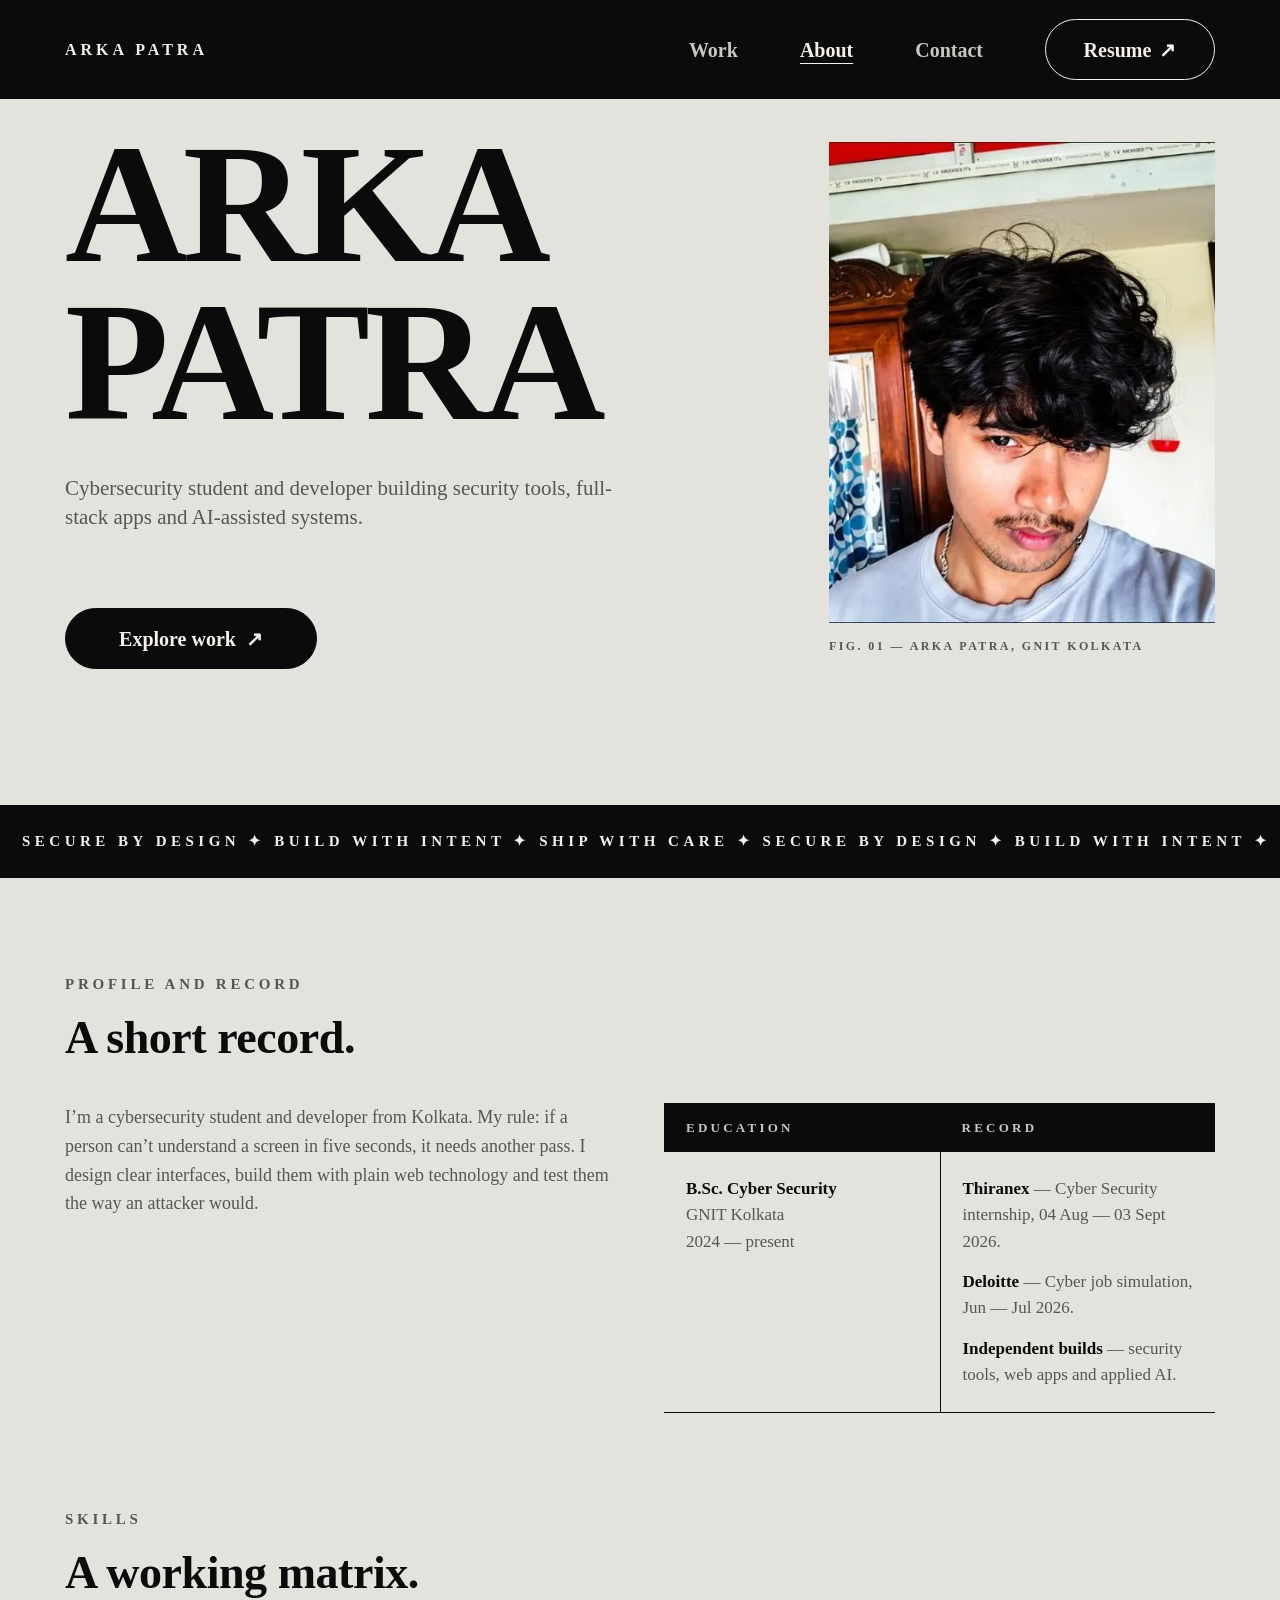
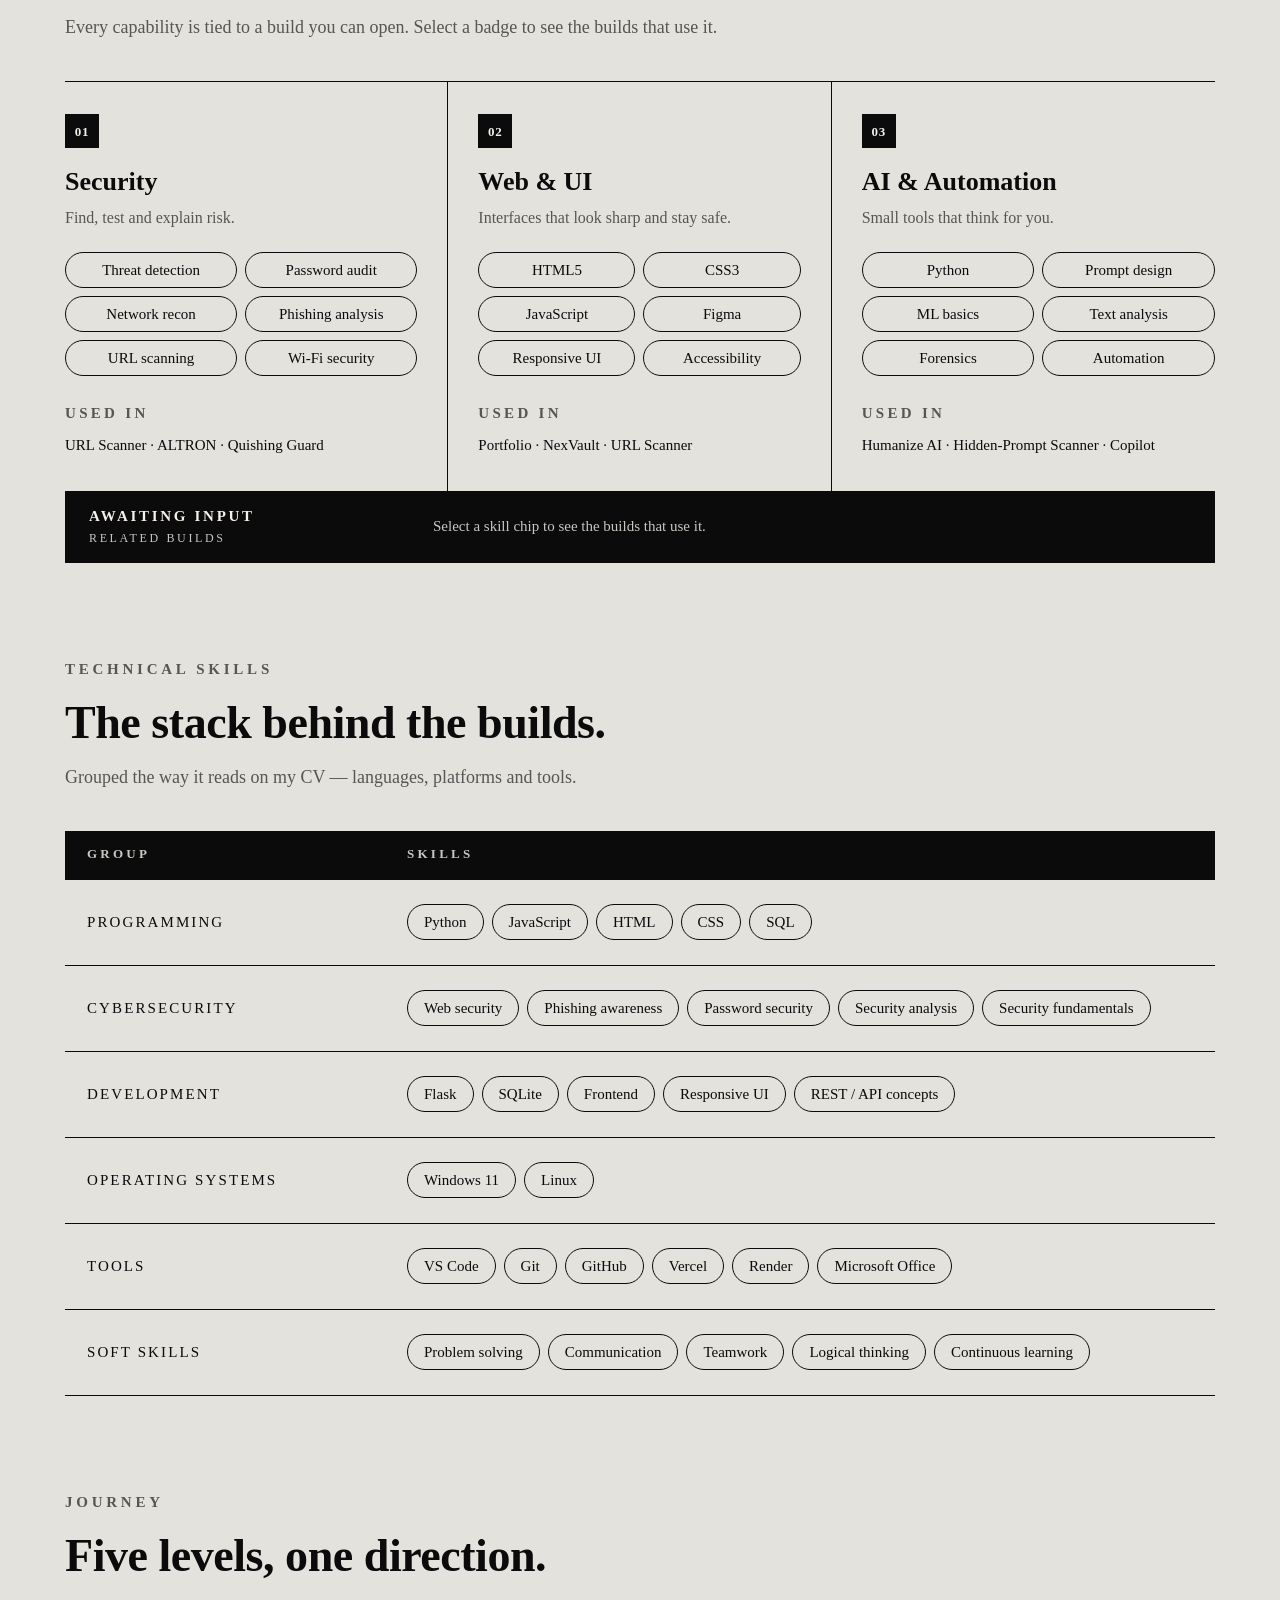
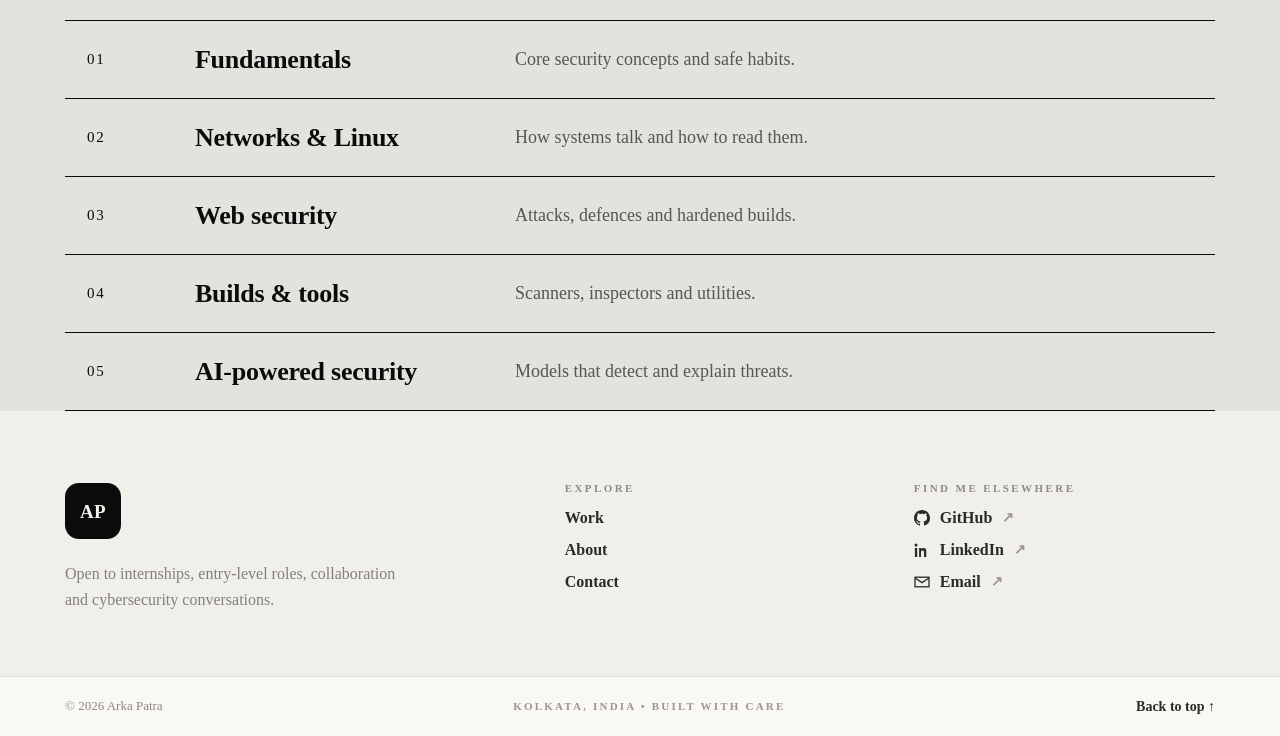
==== about.html @ 2ed33d70 "Initial commit" ====
<!DOCTYPE html>
<html lang="en">
<head>
<meta charset="UTF-8">
<meta name="viewport" content="width=device-width, initial-scale=1.0">
<title>About — Arka Patra</title>
<meta name="description" content="About Arka Patra — cybersecurity student at GNIT Kolkata. Profile and record, the working skills matrix, the technical stack and the five-level journey.">
<meta name="theme-color" content="#E4E2DD">
<link rel="icon" href="assets/favicon.svg" type="image/svg+xml">
<link rel="stylesheet" href="assets/css/site.css?v=10">
</head>
<body class="page-brutal" id="top">

<a class="skip-link" href="#main">Skip to content</a>

<header class="site-head site-head--band">
  <div class="wrap nav">
    <a class="brand" href="index.html">ARKA PATRA</a>
    <nav class="nav-links" aria-label="Primary">
      <a href="projects.html">Work</a>
      <a href="about.html" aria-current="page">About</a>
      <a href="contact.html">Contact</a>
      <a class="nav-cv" href="assets/Arka_Patra_CV2.pdf" target="_blank" rel="noopener">Resume <span aria-hidden="true">↗</span></a>
    </nav>
    <button class="nav-toggle" id="menuToggle" type="button" aria-label="Open menu" aria-controls="mobileMenu" aria-expanded="false">
      <span></span><span></span><span></span>
    </button>
  </div>
  <nav class="mobile-menu" id="mobileMenu" aria-label="Mobile">
    <div class="mobile-menu__inner wrap">
      <a href="projects.html">Work</a>
      <a href="about.html" aria-current="page">About</a>
      <a href="contact.html">Contact</a>
      <a href="assets/Arka_Patra_CV2.pdf" target="_blank" rel="noopener">Resume ↗</a>
    </div>
  </nav>
</header>

<main id="main">

  <div class="wrap">
    <section class="about-hero" aria-labelledby="aboutTitle">
      <div>
        <h1 id="aboutTitle">Arka<br>Patra</h1>
        <p class="about-hero__intro">Cybersecurity student and developer building security tools, full-stack apps and AI-assisted systems.</p>
        <a class="btn btn--solid" href="projects.html">Explore work <span aria-hidden="true">↗</span></a>
      </div>
      <figure class="about-hero__figure">
        <div class="about-hero__photo">
          <img src="assets/arka-patra.webp" alt="Portrait of Arka Patra" width="386" height="481" fetchpriority="high" decoding="async">
        </div>
        <figcaption>Fig. 01 — Arka Patra, GNIT Kolkata</figcaption>
      </figure>
    </section>
  </div>

  <div class="marquee" aria-hidden="true">
    <p>Secure by design ✦ Build with intent ✦ Ship with care ✦ Secure by design ✦ Build with intent ✦ Ship with care</p>
  </div>

  <div class="wrap">

    <section class="section" id="profile" aria-labelledby="profileTitle">
      <p class="label section-label">Profile and record</p>
      <h2 class="section-title" id="profileTitle">A short record.</h2>

      <div class="profile-grid">
        <div class="profile-grid__bio">
          <p>I’m a cybersecurity student and developer from Kolkata. My rule: if a person can’t understand a screen in five seconds, it needs another pass. I design clear interfaces, build them with plain web technology and test them the way an attacker would.</p>
        </div>

        <div class="two-col-ledger">
          <div class="two-col-ledger__head">
            <span>Education</span>
            <span>Record</span>
          </div>
          <div class="two-col-ledger__body">
            <div>
              <p><strong>B.Sc. Cyber Security</strong><br>GNIT Kolkata<br>2024 — present</p>
            </div>
            <div>
              <ul>
                <li><strong>Thiranex</strong> — Cyber Security internship, 04 Aug — 03 Sept 2026.</li>
                <li><strong>Deloitte</strong> — Cyber job simulation, Jun — Jul 2026.</li>
                <li><strong>Independent builds</strong> — security tools, web apps and applied AI.</li>
              </ul>
            </div>
          </div>
        </div>
      </div>
    </section>

    <section class="section" id="skills" aria-labelledby="matrixTitle">
      <p class="label section-label">Skills</p>
      <h2 class="section-title" id="matrixTitle">A working matrix.</h2>
      <p class="section-line">Every capability is tied to a build you can open. Select a badge to see the builds that use it.</p>

      <div class="matrix">

        <section class="matrix__col" data-used="urlScanner altron quishing" aria-labelledby="matrixSecurity">
          <span class="matrix__index" aria-hidden="true">01</span>
          <h3 id="matrixSecurity">Security</h3>
          <p class="matrix__sub">Find, test and explain risk.</p>
          <div class="chip-grid">
            <button class="chip-btn" type="button" aria-pressed="false" data-skill="Threat detection">Threat detection</button>
            <button class="chip-btn" type="button" aria-pressed="false" data-skill="Password audit">Password audit</button>
            <button class="chip-btn" type="button" aria-pressed="false" data-skill="Network recon">Network recon</button>
            <button class="chip-btn" type="button" aria-pressed="false" data-skill="Phishing analysis">Phishing analysis</button>
            <button class="chip-btn" type="button" aria-pressed="false" data-skill="URL scanning">URL scanning</button>
            <button class="chip-btn" type="button" aria-pressed="false" data-skill="Wi-Fi security">Wi-Fi security</button>
          </div>
          <div class="matrix__used">
            <span class="label">Used in</span>
            <p>URL Scanner · ALTRON · Quishing Guard</p>
          </div>
        </section>

        <section class="matrix__col" data-used="portfolio nexvault urlScanner" aria-labelledby="matrixWeb">
          <span class="matrix__index" aria-hidden="true">02</span>
          <h3 id="matrixWeb">Web &amp; UI</h3>
          <p class="matrix__sub">Interfaces that look sharp and stay safe.</p>
          <div class="chip-grid">
            <button class="chip-btn" type="button" aria-pressed="false" data-skill="HTML5">HTML5</button>
            <button class="chip-btn" type="button" aria-pressed="false" data-skill="CSS3">CSS3</button>
            <button class="chip-btn" type="button" aria-pressed="false" data-skill="JavaScript">JavaScript</button>
            <button class="chip-btn" type="button" aria-pressed="false" data-skill="Figma">Figma</button>
            <button class="chip-btn" type="button" aria-pressed="false" data-skill="Responsive UI">Responsive UI</button>
            <button class="chip-btn" type="button" aria-pressed="false" data-skill="Accessibility">Accessibility</button>
          </div>
          <div class="matrix__used">
            <span class="label">Used in</span>
            <p>Portfolio · NexVault · URL Scanner</p>
          </div>
        </section>

        <section class="matrix__col" data-used="humanize prompt copilot" aria-labelledby="matrixAI">
          <span class="matrix__index" aria-hidden="true">03</span>
          <h3 id="matrixAI">AI &amp; Automation</h3>
          <p class="matrix__sub">Small tools that think for you.</p>
          <div class="chip-grid">
            <button class="chip-btn" type="button" aria-pressed="false" data-skill="Python">Python</button>
            <button class="chip-btn" type="button" aria-pressed="false" data-skill="Prompt design">Prompt design</button>
            <button class="chip-btn" type="button" aria-pressed="false" data-skill="ML basics">ML basics</button>
            <button class="chip-btn" type="button" aria-pressed="false" data-skill="Text analysis">Text analysis</button>
            <button class="chip-btn" type="button" aria-pressed="false" data-skill="Forensics">Forensics</button>
            <button class="chip-btn" type="button" aria-pressed="false" data-skill="Automation">Automation</button>
          </div>
          <div class="matrix__used">
            <span class="label">Used in</span>
            <p>Humanize AI · Hidden-Prompt Scanner · Copilot</p>
          </div>
        </section>

      </div>

      <div class="readout" aria-live="polite">
        <div class="readout__label">
          <b id="skillReadoutName">Awaiting input</b>
          <span class="readout__sub">Related builds</span>
        </div>
        <p class="readout__body" id="skillReadoutBody">Select a skill chip to see the builds that use it.</p>
      </div>
    </section>

    <section class="section" id="technical-skills" aria-labelledby="techTitle">
      <p class="label section-label">Technical skills</p>
      <h2 class="section-title" id="techTitle">The stack behind the builds.</h2>
      <p class="section-line">Grouped the way it reads on my CV — languages, platforms and tools.</p>

      <div class="ledger tech-ledger">
        <div class="ledger__head" aria-hidden="true">
          <span>Group</span>
          <span>Skills</span>
        </div>
        <div class="ledger__rows">
          <div class="ledger__row">
            <span class="ledger__group">Programming</span>
            <div class="chip-list">
              <span class="chip">Python</span>
              <span class="chip">JavaScript</span>
              <span class="chip">HTML</span>
              <span class="chip">CSS</span>
              <span class="chip">SQL</span>
            </div>
          </div>
          <div class="ledger__row">
            <span class="ledger__group">Cybersecurity</span>
            <div class="chip-list">
              <span class="chip">Web security</span>
              <span class="chip">Phishing awareness</span>
              <span class="chip">Password security</span>
              <span class="chip">Security analysis</span>
              <span class="chip">Security fundamentals</span>
            </div>
          </div>
          <div class="ledger__row">
            <span class="ledger__group">Development</span>
            <div class="chip-list">
              <span class="chip">Flask</span>
              <span class="chip">SQLite</span>
              <span class="chip">Frontend</span>
              <span class="chip">Responsive UI</span>
              <span class="chip">REST / API concepts</span>
            </div>
          </div>
          <div class="ledger__row">
            <span class="ledger__group">Operating systems</span>
            <div class="chip-list">
              <span class="chip">Windows 11</span>
              <span class="chip">Linux</span>
            </div>
          </div>
          <div class="ledger__row">
            <span class="ledger__group">Tools</span>
            <div class="chip-list">
              <span class="chip">VS Code</span>
              <span class="chip">Git</span>
              <span class="chip">GitHub</span>
              <span class="chip">Vercel</span>
              <span class="chip">Render</span>
              <span class="chip">Microsoft Office</span>
            </div>
          </div>
          <div class="ledger__row">
            <span class="ledger__group">Soft skills</span>
            <div class="chip-list">
              <span class="chip">Problem solving</span>
              <span class="chip">Communication</span>
              <span class="chip">Teamwork</span>
              <span class="chip">Logical thinking</span>
              <span class="chip">Continuous learning</span>
            </div>
          </div>
        </div>
      </div>
    </section>

    <section class="section" id="journey" aria-labelledby="journeyTitle">
      <p class="label section-label">Journey</p>
      <h2 class="section-title" id="journeyTitle">Five levels, one direction.</h2>

      <div class="ledger journey">
        <div class="ledger__rows">
          <div class="ledger__row">
            <span class="ledger__no">01</span>
            <span class="ledger__project">Fundamentals</span>
            <span class="ledger__what">Core security concepts and safe habits.</span>
          </div>
          <div class="ledger__row">
            <span class="ledger__no">02</span>
            <span class="ledger__project">Networks &amp; Linux</span>
            <span class="ledger__what">How systems talk and how to read them.</span>
          </div>
          <div class="ledger__row">
            <span class="ledger__no">03</span>
            <span class="ledger__project">Web security</span>
            <span class="ledger__what">Attacks, defences and hardened builds.</span>
          </div>
          <div class="ledger__row">
            <span class="ledger__no">04</span>
            <span class="ledger__project">Builds &amp; tools</span>
            <span class="ledger__what">Scanners, inspectors and utilities.</span>
          </div>
          <div class="ledger__row">
            <span class="ledger__no">05</span>
            <span class="ledger__project">AI-powered security</span>
            <span class="ledger__what">Models that detect and explain threats.</span>
          </div>
        </div>
      </div>
    </section>

  </div>
</main>

<footer class="site-footer">
  <div class="wrap site-footer__grid">
    <div class="site-footer__brand">
      <span class="site-footer__logo" aria-hidden="true">AP</span>
      <p class="site-footer__tagline">Open to internships, entry-level roles, collaboration and cybersecurity conversations.</p>
    </div>

    <nav class="site-footer__col" aria-label="Explore">
      <p class="site-footer__label">Explore</p>
      <a href="projects.html">Work</a>
      <a href="about.html">About</a>
      <a href="contact.html">Contact</a>
    </nav>

    <div class="site-footer__col">
      <p class="site-footer__label">Find me elsewhere</p>
      <a href="https://github.com/arkap1502" target="_blank" rel="noopener">
        <svg class="site-footer__icon" viewBox="0 0 16 16" fill="currentColor" aria-hidden="true" focusable="false"><path d="M8 0C3.58 0 0 3.58 0 8c0 3.54 2.29 6.53 5.47 7.59.4.07.55-.17.55-.38 0-.19-.01-.82-.01-1.49-2.01.37-2.53-.49-2.69-.94-.09-.23-.48-.94-.82-1.13-.28-.15-.68-.52-.01-.53.63-.01 1.08.58 1.23.82.72 1.21 1.87.87 2.33.66.07-.52.28-.87.51-1.07-1.78-.2-3.64-.89-3.64-3.95 0-.87.31-1.59.82-2.15-.08-.2-.36-1.02.08-2.12 0 0 .67-.21 2.2.82.64-.18 1.32-.27 2-.27s1.36.09 2 .27c1.53-1.04 2.2-.82 2.2-.82.44 1.1.16 1.92.08 2.12.51.56.82 1.27.82 2.15 0 3.07-1.87 3.75-3.65 3.95.29.25.54.73.54 1.48 0 1.07-.01 1.93-.01 2.2 0 .21.15.46.55.38A8.01 8.01 0 0 0 16 8c0-4.42-3.58-8-8-8Z"/></svg>
        GitHub <span class="site-footer__arrow" aria-hidden="true">↗</span>
      </a>
      <a href="https://www.linkedin.com/in/arka-patra-579110422/" target="_blank" rel="noopener">
        <svg class="site-footer__icon" viewBox="0 0 16 16" fill="currentColor" aria-hidden="true" focusable="false"><path d="M2 1.5a1.5 1.5 0 1 1 0 3 1.5 1.5 0 0 1 0-3ZM.9 5.9h2.3V15H.9V5.9Zm4.2 0h2.2v1.2h.03c.31-.58 1.06-1.2 2.19-1.2 2.34 0 2.77 1.54 2.77 3.55V15h-2.3v-4.2c0-1-.02-2.29-1.4-2.29-1.4 0-1.61 1.09-1.61 2.22V15H5.1V5.9Z"/></svg>
        LinkedIn <span class="site-footer__arrow" aria-hidden="true">↗</span>
      </a>
      <a href="mailto:arkap1502@gmail.com">
        <svg class="site-footer__icon" viewBox="0 0 16 16" fill="none" stroke="currentColor" stroke-width="1.3" aria-hidden="true" focusable="false"><rect x="1" y="3.2" width="14" height="9.6"/><path d="m1 4 7 4.6L15 4"/></svg>
        Email <span class="site-footer__arrow" aria-hidden="true">↗</span>
      </a>
    </div>
  </div>

  <div class="site-footer__base">
    <div class="wrap">
      <span class="site-footer__copy">© 2026 Arka Patra</span>
      <span class="site-footer__place">Kolkata, India • Built with care</span>
      <a class="site-footer__top" href="#top">Back to top ↑</a>
    </div>
  </div>
</footer>

<script src="assets/site.js?v=9" defer></script>
</body>
</html>
---- assets/css/site.css ----
/* ==========================================================================
   ARKA PATRA — design system (per DESIGN.md)
   One fixed look per page. No theme switch, no dark mode, system fonts only.
   ========================================================================== */

:root {
  --gutter: 65px;
  --max: 1440px;
  --head-h: 93px;

  /* Landing */
  --cream: #F2EEE6;
  --arch: #D9D2C4;
  --ink-l: #141414;
  --text-l: #4A463F;
  --text-l-muted: #6B665D;
  --orange: #C2410C;

  /* Home + Contact */
  --pine: #0F2A22;
  --pine-2: #1E3A30;
  --pine-text: #F3EDE0;
  --clay: #D98B5F;
  --sage: #9DB0A5;
  --sage-light: #C9D4CC;
  --panel: #1D211A;
  --field: #151713;
  --field-border: #546344;
  --lime: #D5F87A;
  --text-c: #EEEEE6;
  --sand: #E9E7E1;

  /* Brutalist */
  --stone: #E4E2DD;
  --black: #0B0B0B;
  --row-hi: #2A2A2A;
  --on-dark: #F5F1EA;
  --on-dark-muted: #C8C7C2;
  --text-s: #565654;
  --photo: #BDBAB3;

  /* Type stacks (system fonts only) — all text renders in Times New Roman */
  --sans: "Times New Roman", Times, serif;
  --mono: "Times New Roman", Times, serif;
  --serif: "Times New Roman", Times, serif;
  --calibri: "Times New Roman", Times, serif;
  --cambria: "Times New Roman", Times, serif;
}

/* --------------------------------------------------------------- base ---- */

*,
*::before,
*::after { box-sizing: border-box; }

html { -webkit-text-size-adjust: 100%; text-size-adjust: 100%; }

body {
  margin: 0;
  font-family: var(--sans);
  font-size: 17px;
  line-height: 1.55;
  overflow-x: hidden;
  background: #fff;
  color: #000;
}

/* `clip` keeps sticky positioning working (overflow: hidden would create a
   scroll container); older engines keep the hidden fallback above. */
@supports (overflow: clip) {
  body { overflow-x: clip; }
}

img { display: block; max-width: 100%; }

h1, h2, h3 { margin: 0; font-weight: 700; }
p, ul, ol, dl, dd, figure { margin: 0; padding: 0; }
ul, ol { list-style: none; }
a { color: inherit; }
button { font: inherit; color: inherit; }

.wrap {
  width: 100%;
  max-width: var(--max);
  margin: 0 auto;
  padding-left: var(--gutter);
  padding-right: var(--gutter);
}

.skip-link {
  position: absolute;
  left: -9999px;
  top: 0;
  z-index: 100;
  background: var(--black);
  color: var(--on-dark);
  padding: 12px 20px;
  font: 700 16px/1 var(--sans);
  text-decoration: none;
}
.skip-link:focus { left: 16px; top: 16px; }

.label {
  font: 700 15px/1.4 var(--mono);
  letter-spacing: 0.25em;
  text-transform: uppercase;
  margin: 0;
}

/* --------------------------------------------------------------- nav ----- */

.site-head { position: relative; z-index: 30; }

.nav {
  display: flex;
  align-items: center;
  justify-content: space-between;
  gap: 40px;
  padding-top: 32px;
}

.brand {
  font: 700 16px/1 var(--mono);
  letter-spacing: 0.25em;
  text-decoration: none;
  white-space: nowrap;
}

.nav-links {
  display: flex;
  align-items: center;
  gap: 62px;
}

.nav-links a {
  font: 700 20px/1 var(--sans);
  text-decoration: none;
  transition: color 0.15s ease;
}

.nav-cv {
  display: inline-flex;
  align-items: center;
  justify-content: center;
  gap: 8px;
  width: 170px;
  height: 61px;
  border: 1.5px solid currentColor;
  border-radius: 999px;
  font: 700 20px/1 var(--sans);
  text-decoration: none;
  transition: background 0.15s ease, color 0.15s ease;
}

.nav-toggle {
  display: none;
  width: 44px;
  height: 44px;
  padding: 0;
  border: 0;
  background: none;
  flex-direction: column;
  justify-content: center;
  gap: 5px;
  cursor: pointer;
  color: inherit;
}
.nav-toggle span {
  display: block;
  width: 26px;
  height: 2px;
  margin: 0 auto;
  background: currentColor;
}

.mobile-menu { display: none; }
.mobile-menu__inner { display: flex; flex-direction: column; padding: 8px 0 28px; }
.mobile-menu a {
  padding: 16px 0;
  font: 700 22px/1 var(--sans);
  text-decoration: none;
  border-bottom: 1px solid currentColor;
}
.mobile-menu a:last-child { border-bottom: 0; }

/* Brutalist nav band */
.site-head--band { background: var(--black); color: var(--on-dark); }
.site-head--band .nav { min-height: 99px; padding-top: 0; padding-bottom: 0; }
.site-head--band .nav-links a:not(.nav-cv) { color: var(--on-dark-muted); }
.site-head--band .nav-links a:not(.nav-cv):hover { color: var(--on-dark); }
.site-head--band .nav-links a[aria-current="page"] {
  color: var(--on-dark);
  text-decoration: underline;
  text-underline-offset: 6px;
  text-decoration-thickness: 1px;
}
.site-head--band .nav-cv { color: var(--on-dark); }
.site-head--band .nav-cv:hover { background: var(--on-dark); color: var(--black); }
.site-head--band .mobile-menu { background: var(--black); }

/* ----------------------------------------------------------- buttons ---- */

.btn {
  display: inline-flex;
  align-items: center;
  justify-content: center;
  gap: 10px;
  height: 61px;
  padding: 0 30px;
  border: 1.5px solid transparent;
  border-radius: 999px;
  font: 700 20px/1 var(--sans);
  text-decoration: none;
  cursor: pointer;
  transition: background 0.15s ease, color 0.15s ease, border-color 0.15s ease;
}

.btn--sm { font-size: 17px; padding: 0 24px; height: 61px; }

.btn--ink { background: var(--ink-l); color: var(--cream); border-color: var(--ink-l); }
.btn--ink:hover { background: transparent; color: var(--ink-l); }

.btn--outline { background: transparent; color: var(--ink-l); border-color: var(--ink-l); }
.btn--outline:hover { background: var(--ink-l); color: var(--cream); }

.btn--clay { background: var(--clay); color: var(--pine); border-color: var(--clay); }
.btn--clay:hover { background: transparent; color: var(--clay); }

.btn--outline-cream { background: transparent; color: var(--pine-text); border-color: var(--pine-text); }
.btn--outline-cream:hover { background: var(--pine-text); color: var(--pine); }

.btn--solid { background: var(--black); color: var(--on-dark); border-color: var(--black); }
.btn--solid:hover { background: transparent; color: var(--black); }

.btn--ghost {
  background: transparent;
  color: var(--black);
  border-color: var(--black);
}
.btn--ghost:hover { background: var(--black); color: var(--on-dark); }

.btn--lime {
  width: 284px;
  border-radius: 0;
  background: var(--lime);
  color: var(--black);
  border-color: var(--lime);
  font: 700 19px/1 var(--calibri);
}
.btn--lime:hover { background: transparent; color: var(--lime); }

/* ---------------------------------------------------------- home page --- */

.page-home { background: var(--pine); color: var(--pine-text); }
.page-home .brand,
.page-home .nav-cv { color: var(--pine-text); }
.page-home .nav-links a:not(.nav-cv) { color: var(--sage); }
.page-home .nav-links a:not(.nav-cv):hover,
.page-home .nav-links a:not(.nav-cv)[aria-current="page"] { color: var(--pine-text); }
.page-home .nav-cv:hover { background: var(--pine-text); color: var(--pine); }

/* Hero stage: the hero fills the first screen and is pinned on large screens
   while the flow below slides up over it. Driven by assets/site.js. */

.hero-shell {
  display: flex;
  min-height: calc(100vh - var(--head-h));
  min-height: calc(100svh - var(--head-h));
}

.home-hero {
  background-color: var(--pine);
  width: 100%;
  display: flex;
  align-items: center;
}

.home-flow {
  background: var(--sand);
  color: var(--ink-l);
}

/* The flow sits on a light surface, so its headings and labels flip to ink. */
.home-flow .home-section h2 { color: var(--ink-l); }
.home-flow .home-section__sub { color: var(--text-l); }
.home-flow .home-hero__label { color: var(--text-l); }

html.hero-scroll .home-hero__grid {
  transform-origin: 50% 40%;
  backface-visibility: hidden;
}

@media (min-width: 1024px) {
  html.hero-scroll .hero-shell {
    position: sticky;
    top: 0;
    z-index: 0;
    height: calc(100vh - var(--head-h));
    height: calc(100svh - var(--head-h));
    min-height: 0;
    overflow: hidden;
  }

  html.hero-scroll .home-flow {
    position: relative;
    z-index: 1;
  }

  html.hero-scroll .home-hero__grid { will-change: transform, opacity; }
}

.home-hero__grid {
  display: grid;
  grid-template-columns: minmax(0, 1fr) 470px;
  column-gap: 60px;
  align-items: center;
  padding-top: 44px;
  padding-bottom: 84px;
}

.home-hero__label {
  font-size: 13px;
  letter-spacing: 0.22em;
  color: var(--clay);
}

.home-hero h1 {
  margin-top: 22px;
  font: 400 clamp(2.4rem, 5.4vw, 78px)/1.06 var(--serif);
  letter-spacing: -0.01em;
  color: var(--pine-text);
}
.home-hero h1 span { display: block; }
.home-hero h1 em { display: block; font-style: italic; color: var(--clay); }

.home-hero__intro {
  margin-top: 26px;
  max-width: 480px;
  font: 400 20px/1.4 var(--sans);
  color: var(--sage-light);
}

.home-hero__actions {
  display: flex;
  flex-wrap: wrap;
  gap: 16px;
  margin-top: 34px;
}
.home-hero__actions .btn { width: 252px; }
.home-hero__actions .btn--outline-cream { width: 241px; }

.home-hero__media { position: relative; }

.home-hero__portrait {
  border: 1px solid var(--pine-text);
  border-radius: 26px;
  overflow: hidden;
  background: var(--pine-2);
  aspect-ratio: 470 / 400;
}
.home-hero__portrait img {
  width: 100%;
  height: 100%;
  object-fit: cover;
  object-position: center top;
}

.home-hero__stats {
  position: absolute;
  right: 0;
  bottom: -28px;
  width: 56%;
  display: grid;
  grid-template-columns: 1fr 1fr;
  background: var(--pine-text);
  border-radius: 10px;
  padding: 14px 8px;
  color: var(--pine);
}
.home-hero__stats div { text-align: center; }
.home-hero__stats div + div { border-left: 1px solid rgba(15, 42, 34, 0.35); }
.home-hero__stats b { display: block; font: 400 34px/1 var(--serif); }
.home-hero__stats span {
  display: block;
  margin-top: 8px;
  font: 700 10px/1 var(--mono);
  letter-spacing: 0.18em;
  text-transform: uppercase;
}

.home-section { margin-top: 88px; }
.home-section h2 {
  margin-top: 18px;
  font: 700 clamp(1.9rem, 3.4vw, 44px)/1.08 var(--sans);
  letter-spacing: -0.01em;
  color: var(--pine-text);
}
.home-section__sub {
  margin-top: 16px;
  max-width: 640px;
  font-size: 18px;
  color: var(--sage-light);
}

.panel-pine {
  background: var(--pine-2);
  border: 1px solid rgba(157, 176, 165, 0.32);
  padding: 40px;
}
.panel-pine h3 {
  margin-top: 18px;
  font: 700 clamp(1.5rem, 2.6vw, 30px)/1.2 var(--sans);
  color: var(--pine-text);
}
.panel-pine p { margin-top: 14px; color: var(--sage-light); font-size: 17px; }
.panel-pine .label { color: var(--clay); }
.panel-pine .tech {
  font: 700 13px/1.6 var(--mono);
  letter-spacing: 0.2em;
  text-transform: uppercase;
  color: var(--sage);
}
.panel-pine .btn { margin-top: 28px; }

.home-pair {
  display: grid;
  grid-template-columns: 1fr 1fr;
  gap: 24px;
  margin-top: 24px;
}

.pine-card {
  display: grid;
  grid-template-columns: 1fr;
  gap: 24px;
  padding: 32px;
  background: var(--pine-2);
  border: 1px solid rgba(157, 176, 165, 0.32);
}
.pine-card--wide { grid-template-columns: 300px minmax(0, 1fr); align-items: start; }
.pine-card img {
  width: 100%;
  height: auto;
  border: 1px solid rgba(157, 176, 165, 0.4);
}
.pine-card__issuer {
  font: 700 13px/1.4 var(--mono);
  letter-spacing: 0.22em;
  text-transform: uppercase;
  color: var(--sage);
}
.pine-card h3 {
  margin-top: 12px;
  font: 700 26px/1.2 var(--sans);
  color: var(--pine-text);
}
.pine-card__meta {
  margin-top: 12px;
  font: 400 14px/1.6 var(--mono);
  letter-spacing: 0.12em;
  color: var(--sage);
}
.pine-card__id { color: var(--sage-light); }
.pine-card__link {
  display: inline-block;
  margin-top: 20px;
  font: 700 16px/1 var(--sans);
  color: var(--pine-text);
  text-decoration: underline;
  text-underline-offset: 4px;
}
.pine-card__link:hover { color: var(--clay); }

.home-certs__list { display: grid; gap: 20px; margin-top: 34px; }
.home-certs .btn { margin-top: 32px; }

/* ------------------------------------------------------- brutalist ------ */

.page-brutal { background: var(--stone); color: var(--black); }

.page-brutal .section { margin-top: 96px; }

.work-title {
  margin-top: 40px;
  font: 700 clamp(4.5rem, 8.4vw, 120px)/1 var(--sans);
  text-transform: uppercase;
  letter-spacing: -0.02em;
}

.work-feature {
  margin-top: 40px;
  border: 1px solid var(--black);
  padding: 40px;
}
.work-feature h2 {
  margin-top: 16px;
  font: 700 clamp(1.9rem, 3.4vw, 44px)/1.1 var(--sans);
  letter-spacing: -0.01em;
}
.work-feature p { margin-top: 16px; color: var(--text-s); font-size: 18px; max-width: 900px; }

.chip-row {
  display: flex;
  flex-wrap: wrap;
  gap: 8px;
  margin-top: 22px;
}
.chip {
  display: inline-flex;
  align-items: center;
  padding: 8px 16px;
  border: 1.5px solid var(--black);
  border-radius: 999px;
  font: 400 15px/1.2 var(--sans);
}

.work-feature__actions {
  display: flex;
  flex-wrap: wrap;
  gap: 12px;
  margin-top: 30px;
}

/* ledger */

.ledger { margin-top: 56px; }

.ledger__head,
.ledger__row {
  display: grid;
  grid-template-columns: 88px 1.05fr 1.05fr 200px;
  align-items: center;
  padding: 0 22px;
  column-gap: 20px;
}

.ledger__head {
  background: var(--black);
  color: var(--on-dark-muted);
  min-height: 48px;
  font: 700 13px/1.4 var(--mono);
  letter-spacing: 0.25em;
  text-transform: uppercase;
}

.ledger__rows { border-bottom: 1px solid var(--black); }

.ledger__row {
  min-height: 78px;
  border-top: 1px solid var(--black);
  text-decoration: none;
  color: var(--black);
  transition: background 0.15s ease, color 0.15s ease;
}

a.ledger__row:hover,
a.ledger__row:focus-visible { background: var(--row-hi); color: var(--on-dark); }

.ledger__no { font: 400 15px/1.4 var(--mono); letter-spacing: 0.12em; }
.ledger__project { font: 700 30px/1.2 var(--sans); letter-spacing: -0.01em; }
.ledger__what { font: 400 18px/1.4 var(--sans); color: var(--text-s); }
.ledger__status {
  font: 400 15px/1.4 var(--mono);
  letter-spacing: 0.14em;
  text-transform: uppercase;
  text-align: right;
}

a.ledger__row:hover .ledger__what,
a.ledger__row:focus-visible .ledger__what { color: var(--on-dark-muted); }

/* marquee */

.marquee {
  margin-top: 72px;
  background: var(--black);
  color: var(--on-dark);
  min-height: 73px;
  display: flex;
  align-items: center;
  overflow: hidden;
}
.marquee p {
  white-space: nowrap;
  font: 700 15px/1 var(--mono);
  letter-spacing: 0.3em;
  text-transform: uppercase;
  padding-left: 22px;
}

/* about */

.about-hero {
  display: grid;
  grid-template-columns: minmax(0, 1fr) 386px;
  column-gap: 60px;
  align-items: start;
  padding-top: 26px;
  padding-bottom: 64px;
}

.about-hero h1 {
  margin-top: 0;
  font: 700 clamp(4.5rem, 13.3vw, 192px)/0.93 var(--sans);
  text-transform: uppercase;
  letter-spacing: -0.03em;
}

.about-hero__intro {
  margin-top: 32px;
  max-width: 560px;
  font: 400 21px/1.4 var(--sans);
  color: var(--text-s);
}
.about-hero .btn { margin-top: 76px; width: 252px; }

.about-hero__figure { margin-top: 17px; }
.about-hero__photo { background: var(--photo); width: 386px; max-width: 100%; }
.about-hero__photo img {
  width: 100%;
  height: auto;
  aspect-ratio: 386 / 481;
  object-fit: cover;
  object-position: center top;
}
.about-hero figcaption {
  margin-top: 14px;
  font: 700 12px/1.5 var(--mono);
  letter-spacing: 0.2em;
  text-transform: uppercase;
  color: var(--text-s);
}

.section-label { color: var(--text-s); }

.section-title {
  margin-top: 18px;
  font: 700 clamp(1.9rem, 3.6vw, 46px)/1.08 var(--sans);
  letter-spacing: -0.01em;
}

.section-line {
  margin-top: 16px;
  max-width: 720px;
  font: 400 18px/1.5 var(--sans);
  color: var(--text-s);
}

.profile-grid {
  display: grid;
  grid-template-columns: minmax(0, 1fr) minmax(0, 1fr);
  gap: 48px;
  margin-top: 40px;
  align-items: start;
}
.profile-grid__bio p {
  color: var(--text-s);
  font-size: 18px;
  line-height: 1.6;
}
.profile-grid__bio p + p { margin-top: 14px; }

.two-col-ledger { border-top: 1px solid var(--black); }
.two-col-ledger__head {
  display: grid;
  grid-template-columns: 1fr 1fr;
  background: var(--black);
  color: var(--on-dark-muted);
  min-height: 48px;
  align-items: center;
  font: 700 13px/1.4 var(--mono);
  letter-spacing: 0.25em;
  text-transform: uppercase;
}
.two-col-ledger__head span { padding: 0 22px; }
.two-col-ledger__body {
  display: grid;
  grid-template-columns: 1fr 1fr;
  border-bottom: 1px solid var(--black);
}
.two-col-ledger__body > div {
  padding: 24px 22px;
  border-left: 1px solid var(--black);
  color: var(--text-s);
  font-size: 17px;
  line-height: 1.55;
}
.two-col-ledger__body > div:first-child { border-left: 0; }
.two-col-ledger__body strong { color: var(--black); }
.two-col-ledger__body li + li { margin-top: 14px; }

/* skills matrix */

.matrix {
  display: grid;
  grid-template-columns: repeat(3, 1fr);
  margin-top: 40px;
  border-top: 1px solid var(--black);
}
.matrix__col {
  padding: 32px 30px 34px 0;
  border-right: 1px solid var(--black);
}
.matrix__col:last-child { border-right: 0; padding-right: 0; }
.matrix__col + .matrix__col { padding-left: 30px; }

.matrix__index {
  display: inline-flex;
  align-items: center;
  justify-content: center;
  width: 34px;
  height: 34px;
  background: var(--black);
  color: var(--on-dark);
  font: 700 13px/1 var(--mono);
  letter-spacing: 0.06em;
}
.matrix__col h3 {
  margin-top: 18px;
  font: 700 26px/1.2 var(--sans);
}
.matrix__sub {
  margin-top: 10px;
  font: 400 16px/1.4 var(--sans);
  color: var(--text-s);
}

.chip-grid {
  display: grid;
  grid-template-columns: 1fr 1fr;
  gap: 8px;
  margin-top: 22px;
}

.chip-btn {
  display: inline-flex;
  align-items: center;
  justify-content: center;
  padding: 8px 14px;
  border: 1.5px solid var(--black);
  border-radius: 999px;
  background: transparent;
  color: var(--black);
  font: 400 15px/1.2 var(--sans);
  text-align: center;
  cursor: pointer;
  transition: background 0.15s ease, color 0.15s ease;
}
.chip-btn:hover { background: var(--row-hi); color: var(--on-dark); }
.chip-btn[aria-pressed="true"] { background: var(--black); color: var(--on-dark); }

.matrix__used { margin-top: 24px; }
.matrix__used .label { color: var(--text-s); letter-spacing: 0.22em; }
.matrix__used p {
  margin-top: 8px;
  font: 400 15px/1.5 var(--mono);
  color: var(--black);
}

.readout {
  display: grid;
  grid-template-columns: 320px minmax(0, 1fr);
  gap: 24px;
  align-items: center;
  margin-top: 0;
  padding: 16px 24px;
  min-height: 72px;
  background: var(--black);
  color: var(--on-dark);
}
.readout__label b {
  display: block;
  font: 700 15px/1.3 var(--mono);
  letter-spacing: 0.18em;
  text-transform: uppercase;
}
.readout__sub {
  display: block;
  margin-top: 4px;
  font: 400 12px/1.4 var(--mono);
  letter-spacing: 0.22em;
  text-transform: uppercase;
  color: var(--on-dark-muted);
}
.readout__body {
  display: flex;
  flex-wrap: wrap;
  align-items: center;
  gap: 8px;
  font: 400 15px/1.5 var(--mono);
  color: var(--on-dark-muted);
}
.readout__build {
  display: inline-flex;
  align-items: center;
  gap: 6px;
  padding: 8px 16px;
  border: 1.5px solid var(--on-dark);
  border-radius: 999px;
  font: 400 15px/1 var(--sans);
  color: var(--on-dark);
  text-decoration: none;
}
a.readout__build:hover { background: var(--on-dark); color: var(--black); }

/* technical skills ledger */

.tech-ledger { margin-top: 40px; }
.tech-ledger .ledger__head,
.tech-ledger .ledger__row {
  grid-template-columns: 300px minmax(0, 1fr);
  align-items: center;
}
.tech-ledger .ledger__row { min-height: 86px; }
.tech-ledger .ledger__group {
  font: 400 15px/1.4 var(--mono);
  letter-spacing: 0.14em;
  text-transform: uppercase;
  color: var(--black);
}
.tech-ledger .chip-list { display: flex; flex-wrap: wrap; gap: 8px; }

/* journey */

.journey { margin-top: 40px; }
.journey .ledger__row {
  grid-template-columns: 88px 300px minmax(0, 1fr);
  min-height: 78px;
}
.journey .ledger__project { font-size: 26px; }
.journey .ledger__what { color: var(--text-s); }

/* ---------------------------------------------------------- cert page --- */

.back-link {
  display: inline-block;
  margin-top: 34px;
  font: 400 15px/1 var(--mono);
  letter-spacing: 0.22em;
  text-transform: uppercase;
  color: var(--black);
  text-decoration: none;
}
.back-link:hover { text-decoration: underline; text-underline-offset: 5px; }

.cert-title {
  margin-top: 22px;
  font: 700 clamp(3.2rem, 7vw, 100px)/1 var(--sans);
  text-transform: uppercase;
  letter-spacing: -0.02em;
}

.cert {
  display: grid;
  grid-template-columns: 380px minmax(0, 1fr);
  gap: 36px;
  margin-top: 40px;
  padding: 32px;
  border: 1px solid var(--black);
}
.cert--text { grid-template-columns: minmax(0, 1fr); }
.cert img { width: 100%; height: auto; border: 1px solid var(--black); }
.cert__issuer {
  font: 700 13px/1.4 var(--mono);
  letter-spacing: 0.22em;
  text-transform: uppercase;
  color: var(--text-s);
}
.cert h2 {
  margin-top: 14px;
  font: 700 clamp(1.7rem, 3vw, 38px)/1.15 var(--sans);
  letter-spacing: -0.01em;
}
.cert p { margin-top: 14px; color: var(--text-s); font-size: 18px; max-width: 720px; }
.cert dl { margin-top: 22px; display: grid; gap: 8px; }
.cert dl div { display: flex; flex-wrap: wrap; gap: 12px; }
.cert dt {
  min-width: 120px;
  font: 400 12px/1.6 var(--mono);
  letter-spacing: 0.2em;
  text-transform: uppercase;
  color: var(--text-s);
}
.cert dd { font: 400 16px/1.5 var(--sans); color: var(--black); }
.cert__actions { display: flex; flex-wrap: wrap; gap: 12px; margin-top: 26px; }

.cert-link {
  display: inline-block;
  margin-top: 22px;
  font: 700 16px/1 var(--sans);
  color: var(--black);
  text-decoration: underline;
  text-underline-offset: 5px;
}

.vault-head {
  display: flex;
  align-items: baseline;
  justify-content: space-between;
  gap: 20px;
  margin-top: 72px;
  padding-bottom: 16px;
  border-bottom: 1px solid var(--black);
}
.vault-head .label { color: var(--text-s); }
.vault-head span {
  font: 400 13px/1.4 var(--mono);
  letter-spacing: 0.2em;
  text-transform: uppercase;
  color: var(--text-s);
}

.vault {
  display: grid;
  grid-template-columns: repeat(4, 1fr);
  gap: 24px;
  margin-top: 24px;
}

.cert-card {
  display: flex;
  flex-direction: column;
  gap: 10px;
  padding: 22px;
  border: 1px solid var(--black);
  text-decoration: none;
  color: var(--black);
  transition: background 0.15s ease, color 0.15s ease;
}
.cert-card:hover { background: var(--black); color: var(--on-dark); }
.cert-card__issuer {
  font: 700 12px/1.5 var(--mono);
  letter-spacing: 0.18em;
  text-transform: uppercase;
  color: var(--text-s);
}
.cert-card:hover .cert-card__issuer,
.cert-card:hover .cert-card__meta { color: var(--on-dark-muted); }
.cert-card__title { font: 700 20px/1.25 var(--sans); }
.cert-card__meta {
  font: 400 13px/1.5 var(--mono);
  letter-spacing: 0.1em;
  color: var(--text-s);
  margin-top: auto;
}
.cert-card__open { font: 700 15px/1 var(--sans); }

.cert-note {
  margin-top: 24px;
  font: 400 13px/1.5 var(--mono);
  letter-spacing: 0.18em;
  text-transform: uppercase;
  color: var(--text-s);
}

/* ---------------------------------------------------------- contact ----- */

.page-contact { background: var(--pine); color: var(--text-c); }
.page-contact .brand,
.page-contact .nav-cv { color: var(--pine-text); }
.page-contact .nav-links a:not(.nav-cv) { color: var(--sage); }
.page-contact .nav-links a:not(.nav-cv):hover,
.page-contact .nav-links a:not(.nav-cv)[aria-current="page"] { color: var(--pine-text); }
.page-contact .nav-cv:hover { background: var(--pine-text); color: var(--pine); }

.contact-grid {
  display: grid;
  grid-template-columns: minmax(0, 1fr) 584px;
  gap: 60px;
  align-items: start;
  padding-top: 40px;
  padding-bottom: 80px;
}

.contact-label { color: var(--sage); }

.contact-title {
  margin-top: 26px;
  font: 400 clamp(2.4rem, 4.6vw, 66px)/1.05 var(--calibri);
  color: var(--text-c);
}
.contact-title em {
  display: block;
  font: italic 400 clamp(2.8rem, 5.6vw, 81px)/1.02 var(--cambria);
  color: var(--lime);
  font-style: italic;
}

.contact-intro {
  margin-top: 26px;
  max-width: 520px;
  font: 400 18px/1.5 var(--calibri);
  color: var(--sage);
}

.link-ledger {
  margin-top: 56px;
  border-top: 1px solid rgba(157, 176, 165, 0.4);
}
.link-ledger a {
  display: grid;
  grid-template-columns: 142px minmax(0, 1fr) auto;
  align-items: center;
  gap: 16px;
  min-height: 67px;
  border-bottom: 1px solid rgba(157, 176, 165, 0.4);
  text-decoration: none;
}
.link-ledger .label {
  font: 400 15px/1 var(--mono);
  letter-spacing: 0.22em;
  color: var(--sage);
}
.link-ledger .value {
  font: 400 18px/1.3 var(--calibri);
  color: var(--text-c);
  overflow-wrap: anywhere;
}
.link-ledger .arrow { color: var(--lime); font-size: 20px; }
.link-ledger a:hover .value { color: var(--lime); }

.form-panel {
  background: var(--panel);
  border: 1px solid var(--field-border);
  padding: 40px 44px 44px;
}
.form-panel > .label { color: var(--sage); letter-spacing: 0.22em; }

.form { margin-top: 8px; }
.field { display: flex; flex-direction: column; gap: 10px; margin-top: 24px; }
.field label {
  font: 400 15px/1 var(--mono);
  letter-spacing: 0.22em;
  text-transform: uppercase;
  color: var(--sage);
}
.field input,
.field textarea {
  width: 100%;
  background: var(--field);
  border: 1px solid var(--field-border);
  border-radius: 0;
  color: var(--text-c);
  font: 400 17px/1.4 var(--calibri);
  padding: 0 16px;
}
.field input { height: 57px; }
.field textarea { height: 100px; padding: 14px 16px; resize: vertical; }
.field input::placeholder,
.field textarea::placeholder { color: rgba(238, 238, 230, 0.45); }
.field input:focus,
.field textarea:focus { outline: 3px solid var(--lime); outline-offset: 3px; }

.field-error {
  font: 400 15px/1.4 var(--calibri);
  color: var(--text-c);
  padding-left: 12px;
  border-left: 3px solid var(--lime);
}
.field-error:empty { display: none; }

.form .btn--lime { margin-top: 28px; }

.form-status {
  margin-top: 16px;
  font: 400 15px/1.5 var(--calibri);
  color: var(--text-c);
  padding-left: 12px;
  border-left: 3px solid var(--lime);
}
.form-status:empty { display: none; }
.form-status.is-error { border-left-color: var(--clay); }

/* ------------------------------------------------------------ focus ----- */

.page-home :focus-visible { outline: 3px solid var(--clay); outline-offset: 3px; }
.page-brutal :focus-visible { outline: 3px solid var(--black); outline-offset: 3px; }
.page-contact :focus-visible { outline: 3px solid var(--lime); outline-offset: 3px; }
.site-head--band :focus-visible { outline-color: var(--on-dark); }

/* --------------------------------------------------------- site footer --- */

.site-footer {
  background: #F1EFE9;
  color: #7C7970;
  padding-top: 72px;
}

.site-footer__grid {
  display: grid;
  grid-template-columns: minmax(0, 1.5fr) minmax(0, 1fr) minmax(0, 1fr);
  gap: 48px;
  padding-bottom: 64px;
}

.site-footer__logo {
  display: inline-flex;
  align-items: center;
  justify-content: center;
  width: 56px;
  height: 56px;
  border-radius: 14px;
  background: var(--black);
  color: var(--on-dark);
  font: 700 19px/1 var(--sans);
  letter-spacing: 0.02em;
}

.site-footer__tagline {
  margin-top: 22px;
  max-width: 340px;
  font: 400 16px/1.6 var(--sans);
  color: #83807A;
}

.site-footer__col {
  display: flex;
  flex-direction: column;
  align-items: flex-start;
  gap: 16px;
}

.site-footer__label {
  font: 700 11px/1 var(--mono);
  letter-spacing: 0.22em;
  text-transform: uppercase;
  color: #8E8B83;
}

.site-footer__col a {
  display: inline-flex;
  align-items: center;
  gap: 10px;
  font: 700 16px/1 var(--sans);
  color: #2A2A28;
  text-decoration: none;
}
.site-footer__col a:hover { text-decoration: underline; text-underline-offset: 4px; }

.site-footer__icon { width: 16px; height: 16px; flex: none; }
.site-footer__arrow { color: #9A968D; font-size: 14px; }

.site-footer__base {
  background: #FAF8F4;
  border-top: 1px solid rgba(11, 11, 11, 0.1);
}
.site-footer__base .wrap {
  display: flex;
  align-items: center;
  justify-content: space-between;
  gap: 16px;
  padding-top: 20px;
  padding-bottom: 20px;
}
.site-footer__copy { font: 400 13px/1.4 var(--sans); color: #8A877F; }
.site-footer__place {
  font: 700 11px/1.4 var(--mono);
  letter-spacing: 0.2em;
  text-transform: uppercase;
  color: #9A968D;
}
.site-footer__top { font: 700 14px/1 var(--sans); color: #2A2A28; text-decoration: none; }
.site-footer__top:hover { text-decoration: underline; text-underline-offset: 4px; }

/* ------------------------------------------------------- responsive ----- */

@media (max-width: 1180px) {
  .home-hero__grid { grid-template-columns: minmax(0, 1fr) 460px; }
  .contact-grid { grid-template-columns: minmax(0, 1fr) 480px; gap: 40px; }
  .ledger__head,
  .ledger__row { grid-template-columns: 70px 1fr 1fr 160px; }
  .vault { grid-template-columns: repeat(3, 1fr); }
}

@media (max-width: 1023px) {
  :root { --gutter: 40px; }

  .home-hero__grid {
    grid-template-columns: minmax(0, 1fr);
    row-gap: 48px;
  }
  .home-hero__media { width: 100%; max-width: 470px; }

  .home-pair { grid-template-columns: 1fr; }

  .about-hero { grid-template-columns: minmax(0, 1fr); row-gap: 40px; }
  .about-hero .btn { margin-top: 36px; }
  .about-hero__photo { max-width: 386px; }

  .profile-grid { grid-template-columns: 1fr; gap: 32px; }

  .matrix { grid-template-columns: 1fr; border-top: 1px solid var(--black); }
  .matrix__col {
    border-right: 0;
    border-bottom: 1px solid var(--black);
    padding: 28px 0;
  }
  .matrix__col + .matrix__col { padding-left: 0; }
  .matrix__col:last-child { border-bottom: 0; }

  .readout { grid-template-columns: 1fr; gap: 12px; padding: 20px 24px; }

  .tech-ledger .ledger__head,
  .tech-ledger .ledger__row { grid-template-columns: 200px minmax(0, 1fr); }

  .cert { grid-template-columns: 1fr; }
  .cert img { max-width: 520px; }

  .contact-grid { grid-template-columns: 1fr; gap: 48px; }
  .form-panel { padding: 32px; }
}

@media (max-width: 900px) {
  .site-footer__grid { grid-template-columns: 1fr 1fr; row-gap: 40px; }

  .ledger__head { display: none; }
  .ledger__row {
    grid-template-columns: 56px minmax(0, 1fr);
    row-gap: 8px;
    padding: 20px 22px;
  }
  .ledger__no { grid-row: 1; }
  .ledger__project { grid-column: 2; }
  .ledger__what { grid-column: 2; }
  .ledger__status { grid-column: 2; text-align: left; }

  .journey .ledger__row { grid-template-columns: 56px minmax(0, 1fr); }
  .journey .ledger__project { font-size: 22px; }

  .tech-ledger .ledger__head { display: none; }
  .tech-ledger .ledger__row { grid-template-columns: minmax(0, 1fr); row-gap: 14px; padding: 22px; }

  .vault { grid-template-columns: repeat(2, 1fr); }
  .two-col-ledger__head { grid-template-columns: 1fr; }
  .two-col-ledger__head span + span { display: none; }
  .two-col-ledger__body { grid-template-columns: 1fr; }
  .two-col-ledger__body > div { border-left: 0; border-top: 1px solid var(--black); }
}

@media (max-width: 639px) {
  :root { --gutter: 24px; --head-h: 66px; }

  .nav { padding-top: 22px; }
  .nav-links { display: none; }
  .nav-toggle { display: flex; }
  .site-head.is-open .mobile-menu { display: block; }
  .site-head--band .nav { min-height: 72px; padding-top: 12px; padding-bottom: 12px; }
  .site-head--band.is-open .nav { min-height: 0; }
  .site-head--band .mobile-menu { color: var(--on-dark); }

  .home-hero .btn,
  .about-hero .btn { width: 100%; }

  .home-hero__grid { padding-top: 24px; padding-bottom: 28px; row-gap: 40px; }
  .home-hero__portrait { border-radius: 20px; }
  .home-hero__intro { font-size: 18px; }
  .home-hero__actions { margin-top: 28px; }
  .home-hero__actions .btn,
  .home-hero__actions .btn--outline-cream { width: 100%; }
  .home-hero__stats { width: 64%; }

  .panel-pine { padding: 26px; }
  .pine-card,
  .pine-card--wide { grid-template-columns: minmax(0, 1fr); padding: 24px; }

  .work-title { font-size: clamp(3.2rem, 18vw, 72px); margin-top: 28px; }
  .work-feature { padding: 24px; }

  .ledger__row { grid-template-columns: minmax(0, 1fr); }
  .ledger__no { grid-row: auto; grid-column: 1; }
  .ledger__project { grid-column: 1; font-size: 24px; }
  .ledger__what { grid-column: 1; font-size: 16px; }
  .ledger__status { grid-column: 1; }
  .journey .ledger__row { grid-template-columns: minmax(0, 1fr); }
  .journey .ledger__project { grid-column: 1; }

  .marquee p { font-size: 12px; letter-spacing: 0.22em; }

  .about-hero h1 { font-size: clamp(3.6rem, 20vw, 5.5rem); }

  .chip-grid { grid-template-columns: 1fr; }
  .readout { padding: 18px; }

  .cert { padding: 22px; }
  .cert-title { font-size: clamp(2.4rem, 13vw, 3.4rem); }
  .vault { grid-template-columns: 1fr; }

  .site-footer { padding-top: 48px; }
  .site-footer__grid { grid-template-columns: 1fr; padding-bottom: 40px; }
  .site-footer__base .wrap { flex-direction: column; align-items: flex-start; gap: 10px; }

  .contact-title { font-size: 2.2rem; }
  .contact-title em { font-size: 2.6rem; }
  .link-ledger a { grid-template-columns: 104px minmax(0, 1fr) auto; gap: 10px; }
  .link-ledger .value { font-size: 15px; }
  .form-panel { padding: 24px; }
  .btn--lime { width: 100%; }
}

@media (prefers-reduced-motion: reduce) {
  *,
  *::before,
  *::after {
    transition-duration: 0.01ms !important;
    animation-duration: 0.01ms !important;
    animation-iteration-count: 1 !important;
    scroll-behavior: auto !important;
  }
}
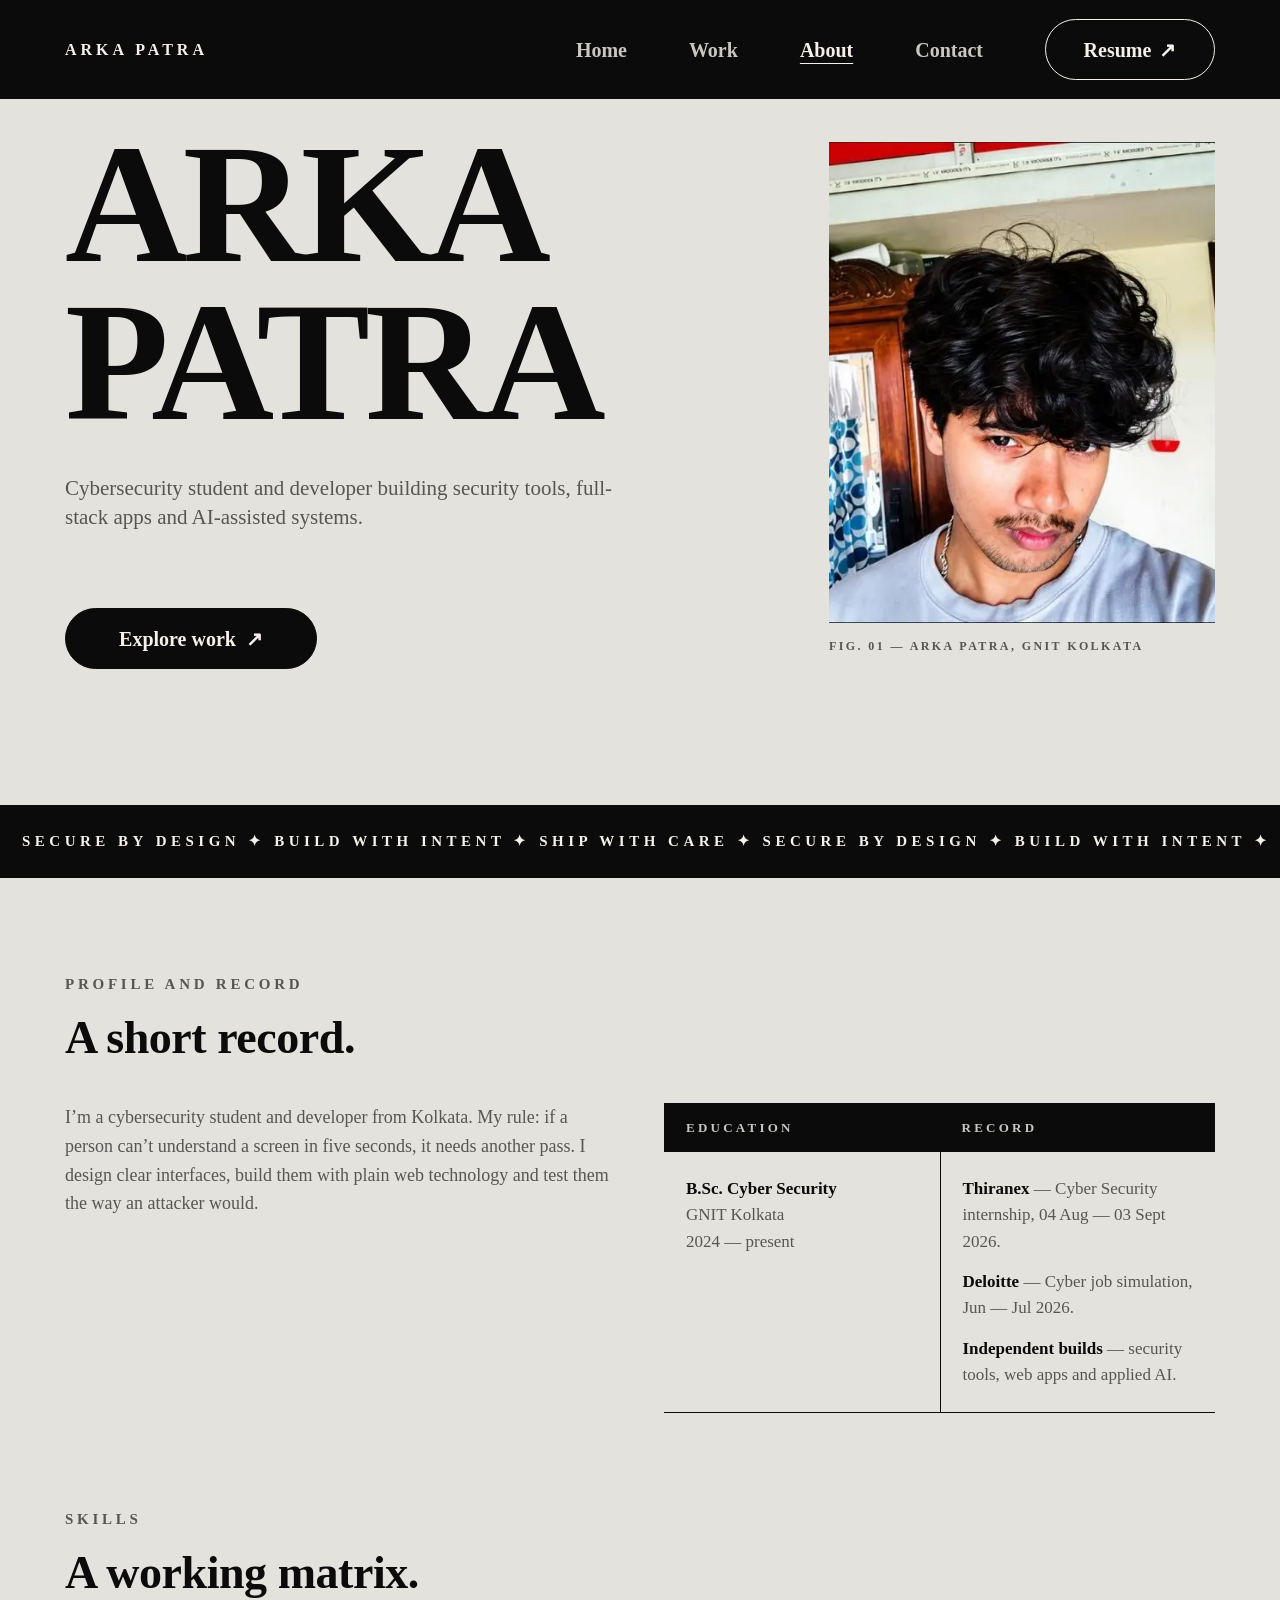
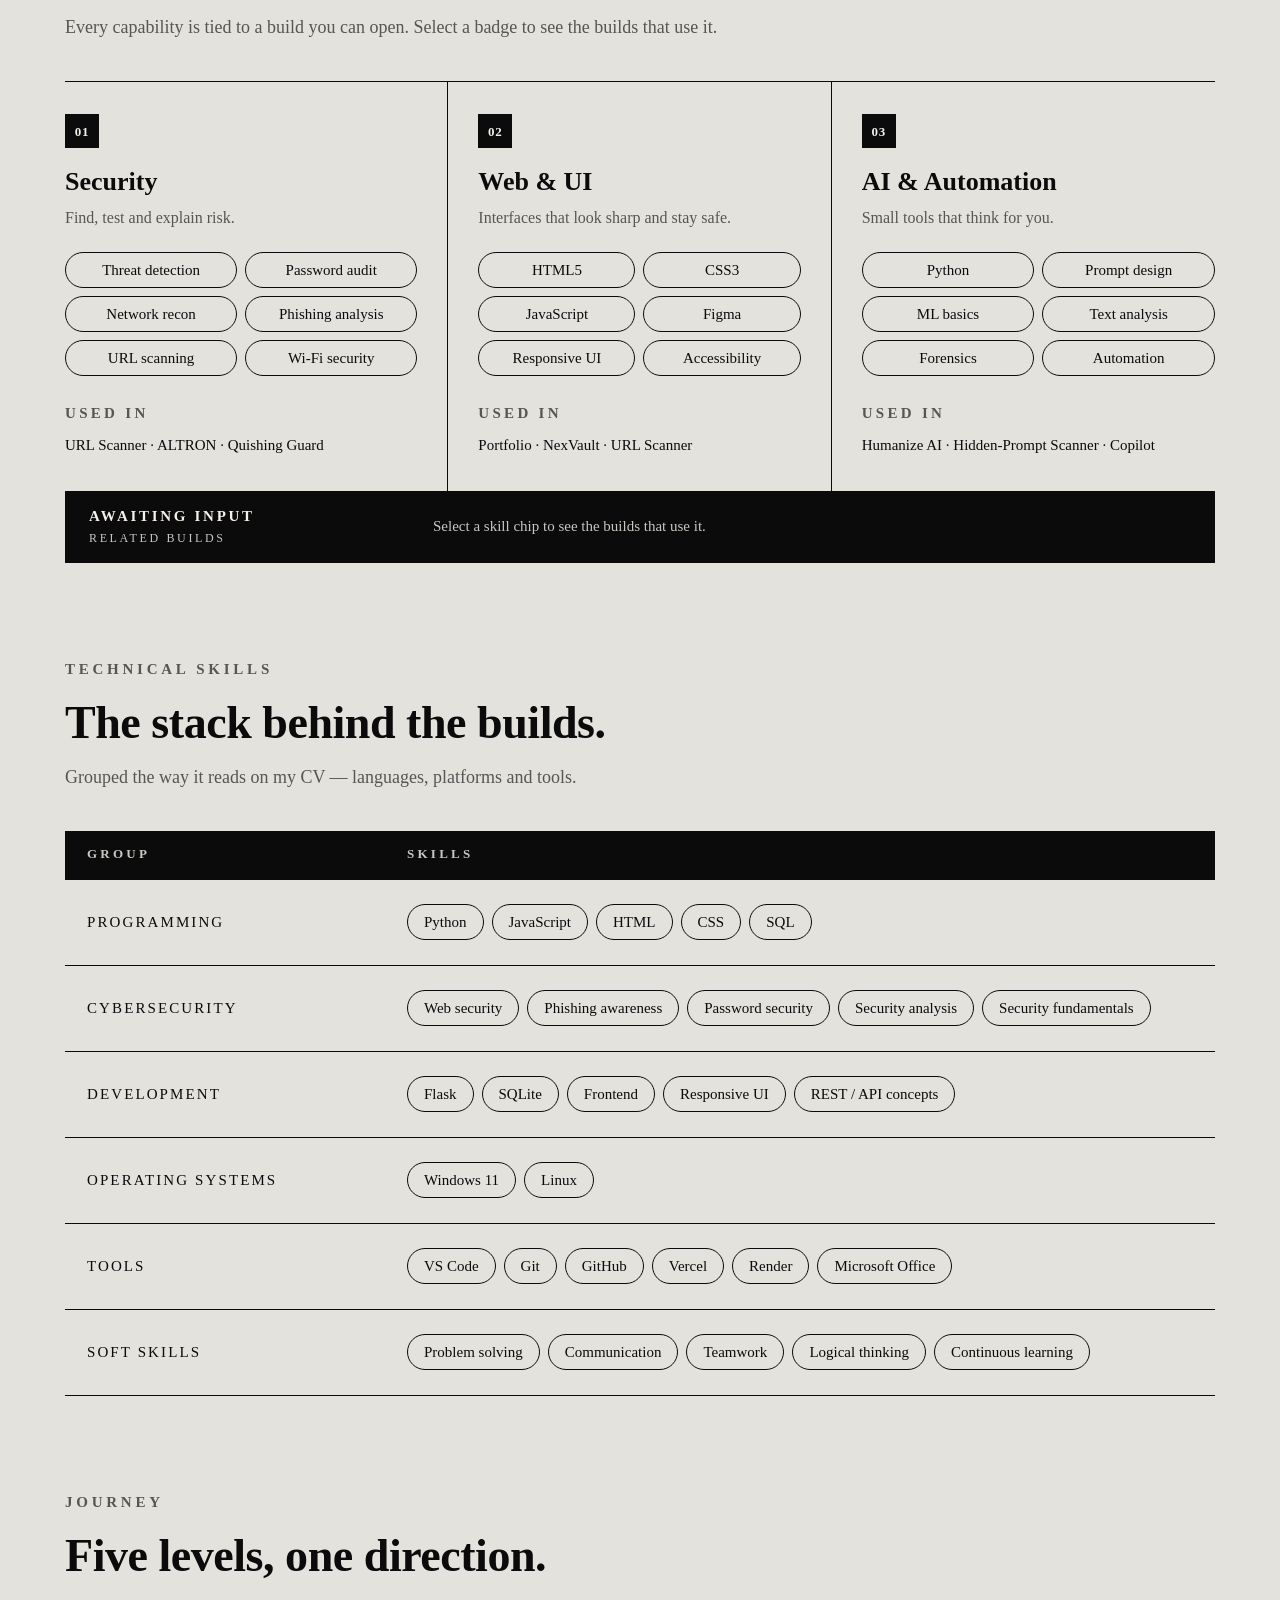
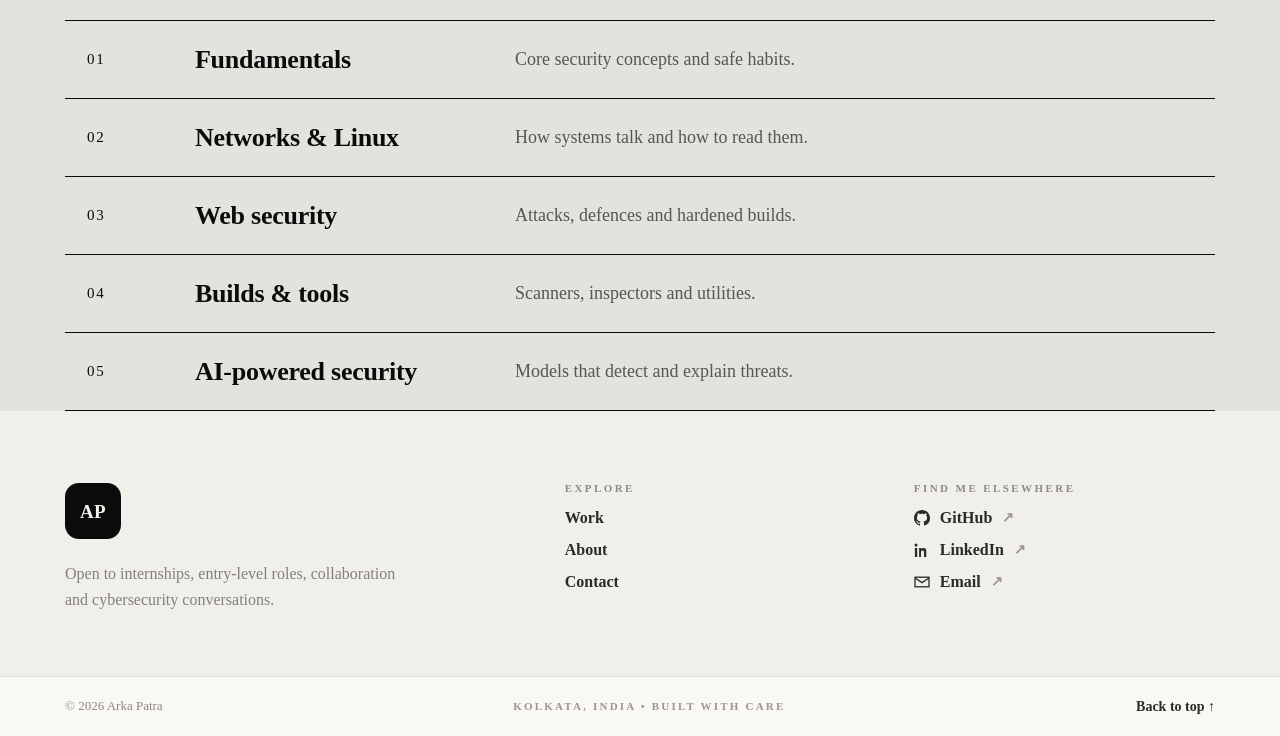
==== commit 545a2591: "Initial commit" ====
--- a/about.html
+++ b/about.html
@@ -7,7 +7,7 @@
 <meta name="description" content="About Arka Patra — cybersecurity student at GNIT Kolkata. Profile and record, the working skills matrix, the technical stack and the five-level journey.">
 <meta name="theme-color" content="#E4E2DD">
 <link rel="icon" href="assets/favicon.svg" type="image/svg+xml">
-<link rel="stylesheet" href="assets/css/site.css?v=10">
+<link rel="stylesheet" href="assets/css/site.css?v=15">
 </head>
 <body class="page-brutal" id="top">
 
@@ -17,6 +17,7 @@
   <div class="wrap nav">
     <a class="brand" href="index.html">ARKA PATRA</a>
     <nav class="nav-links" aria-label="Primary">
+      <a href="index.html">Home</a>
       <a href="projects.html">Work</a>
       <a href="about.html" aria-current="page">About</a>
       <a href="contact.html">Contact</a>
@@ -28,6 +29,7 @@
   </div>
   <nav class="mobile-menu" id="mobileMenu" aria-label="Mobile">
     <div class="mobile-menu__inner wrap">
+      <a href="index.html">Home</a>
       <a href="projects.html">Work</a>
       <a href="about.html" aria-current="page">About</a>
       <a href="contact.html">Contact</a>
@@ -313,6 +315,6 @@
   </div>
 </footer>
 
-<script src="assets/site.js?v=9" defer></script>
+<script src="assets/site.js?v=10" defer></script>
 </body>
 </html>
--- a/assets/css/site.css
+++ b/assets/css/site.css
@@ -272,8 +272,55 @@
   background-color: var(--pine);
   width: 100%;
   display: flex;
-  align-items: center;
-}
+  flex-direction: column;
+  justify-content: center;
+}
+
+/* Hero nav lockup: monogram, name and role over a hairline. */
+.hero-nav {
+  padding-bottom: 20px;
+  border-bottom: 1px solid rgba(157, 176, 165, 0.22);
+}
+
+.hero-brand {
+  display: flex;
+  align-items: center;
+  gap: 14px;
+  flex: none;
+  text-decoration: none;
+  color: var(--pine-text);
+}
+
+.hero-brand__mark {
+  display: grid;
+  place-items: center;
+  width: 50px;
+  height: 50px;
+  border: 1px solid var(--sage);
+  border-radius: 50%;
+  font: 400 19px/1 var(--serif);
+  color: var(--clay);
+}
+
+.hero-brand__text { display: flex; flex-direction: column; gap: 5px; }
+
+.hero-brand__name {
+  font: 700 14px/1 var(--mono);
+  letter-spacing: 0.24em;
+  text-transform: uppercase;
+  white-space: nowrap;
+  color: var(--pine-text);
+}
+
+.hero-brand__role {
+  font: 700 9px/1 var(--mono);
+  letter-spacing: 0.24em;
+  text-transform: uppercase;
+  white-space: nowrap;
+  color: var(--sage);
+}
+
+.hero-nav .nav-cv { width: 150px; height: 48px; font-size: 17px; }
 
 .home-flow {
   background: var(--sand);
@@ -311,81 +358,248 @@
 
 .home-hero__grid {
   display: grid;
-  grid-template-columns: minmax(0, 1fr) 470px;
-  column-gap: 60px;
-  align-items: center;
-  padding-top: 44px;
-  padding-bottom: 84px;
+  grid-template-columns: minmax(0, 1fr) 580px;
+  column-gap: 48px;
+  align-items: center;
+  width: 100%;
+  margin-top: auto;
+  margin-bottom: auto;
+  padding-top: 26px;
+  padding-bottom: 34px;
 }
 
 .home-hero__label {
+  display: inline-flex;
+  align-items: center;
+  gap: 10px;
   font-size: 13px;
-  letter-spacing: 0.22em;
+  letter-spacing: 0.24em;
   color: var(--clay);
 }
+.home-hero__label-dot {
+  width: 6px;
+  height: 6px;
+  flex: none;
+  border-radius: 50%;
+  background: var(--clay);
+}
 
 .home-hero h1 {
-  margin-top: 22px;
-  font: 400 clamp(2.4rem, 5.4vw, 78px)/1.06 var(--serif);
-  letter-spacing: -0.01em;
+  margin-top: 20px;
+  font: 400 clamp(2.4rem, 6vw, 92px)/1.02 var(--serif);
+  letter-spacing: -0.015em;
   color: var(--pine-text);
 }
 .home-hero h1 span { display: block; }
 .home-hero h1 em { display: block; font-style: italic; color: var(--clay); }
 
 .home-hero__intro {
-  margin-top: 26px;
-  max-width: 480px;
-  font: 400 20px/1.4 var(--sans);
+  margin-top: 24px;
+  max-width: 540px;
+  font: 400 20px/1.45 var(--sans);
   color: var(--sage-light);
 }
 
 .home-hero__actions {
   display: flex;
   flex-wrap: wrap;
-  gap: 16px;
-  margin-top: 34px;
-}
-.home-hero__actions .btn { width: 252px; }
-.home-hero__actions .btn--outline-cream { width: 241px; }
-
-.home-hero__media { position: relative; }
+  gap: 14px;
+  margin-top: 30px;
+}
+.home-hero__actions .btn,
+.home-hero__actions .btn--outline-cream {
+  width: auto;
+  height: 58px;
+  padding: 0 28px;
+  font-size: 18px;
+}
+
+.home-hero__skills {
+  display: flex;
+  align-items: center;
+  flex-wrap: wrap;
+  gap: 14px;
+  margin-top: 30px;
+  font: 700 10px/1 var(--mono);
+  letter-spacing: 0.26em;
+  text-transform: uppercase;
+  color: var(--sage-light);
+}
+.home-hero__skills [aria-hidden="true"] {
+  color: var(--clay);
+  letter-spacing: 0;
+}
+
+.home-hero__media {
+  position: relative;
+  width: 100%;
+  max-width: 580px;
+  justify-self: end;
+  padding-top: 30px;
+}
+
+.hero-orbit {
+  position: relative;
+  display: grid;
+  place-items: center;
+  aspect-ratio: 1;
+}
+
+.hero-orbit__ring {
+  position: absolute;
+  border: 1px solid rgba(157, 176, 165, 0.28);
+  border-radius: 50%;
+}
+.hero-orbit__ring--outer { inset: 0; }
+.hero-orbit__ring--mid { inset: 10%; border-color: rgba(157, 176, 165, 0.4); }
+.hero-orbit__ring--inner { inset: 20%; border-color: rgba(243, 237, 224, 0.22); }
+
+.hero-orbit__dot {
+  position: absolute;
+  width: 7px;
+  height: 7px;
+  border-radius: 50%;
+}
+.hero-orbit__dot--left {
+  left: 0;
+  top: 50%;
+  transform: translate(-40%, -50%);
+  background: var(--clay);
+}
+.hero-orbit__dot--right {
+  right: 0;
+  top: 50%;
+  transform: translate(40%, -50%);
+  background: var(--pine-text);
+}
 
 .home-hero__portrait {
-  border: 1px solid var(--pine-text);
-  border-radius: 26px;
+  position: relative;
+  width: 68%;
+  aspect-ratio: 1;
+  border-radius: 50%;
   overflow: hidden;
   background: var(--pine-2);
-  aspect-ratio: 470 / 400;
+}
+.home-hero__portrait::after {
+  content: "";
+  position: absolute;
+  inset: 0;
+  border: 1px solid rgba(217, 139, 95, 0.75);
+  border-radius: 50%;
+  pointer-events: none;
 }
 .home-hero__portrait img {
   width: 100%;
   height: 100%;
   object-fit: cover;
-  object-position: center top;
-}
-
-.home-hero__stats {
+  object-position: 50% 18%;
+}
+
+.home-hero__place {
   position: absolute;
+  top: 0;
   right: 0;
-  bottom: -28px;
-  width: 56%;
-  display: grid;
-  grid-template-columns: 1fr 1fr;
-  background: var(--pine-text);
-  border-radius: 10px;
-  padding: 14px 8px;
-  color: var(--pine);
-}
-.home-hero__stats div { text-align: center; }
-.home-hero__stats div + div { border-left: 1px solid rgba(15, 42, 34, 0.35); }
-.home-hero__stats b { display: block; font: 400 34px/1 var(--serif); }
-.home-hero__stats span {
-  display: block;
-  margin-top: 8px;
-  font: 700 10px/1 var(--mono);
+  display: flex;
+  flex-direction: column;
+  gap: 5px;
+  padding: 8px 12px;
+  border: 1px solid rgba(157, 176, 165, 0.45);
+  border-radius: 7px;
+  background: rgba(15, 42, 34, 0.9);
+  text-align: right;
+}
+.home-hero__place > span:first-child {
+  font: 700 12px/1 var(--mono);
+  letter-spacing: 0.06em;
+  color: var(--clay);
+}
+.home-hero__coords {
+  font: 700 8px/1 var(--mono);
   letter-spacing: 0.18em;
   text-transform: uppercase;
+  color: var(--sage);
+}
+
+.hero-bar {
+  display: flex;
+  align-items: center;
+  justify-content: space-between;
+  gap: 24px;
+  padding-top: 16px;
+  padding-bottom: 24px;
+  border-top: 1px solid rgba(157, 176, 165, 0.22);
+}
+
+.hero-bar__stats {
+  display: flex;
+  align-items: center;
+  gap: 48px;
+}
+
+.hero-bar__stat {
+  display: inline-flex;
+  align-items: center;
+  gap: 8px;
+  padding: 8px 14px;
+  border: 1px solid rgba(157, 176, 165, 0.28);
+  border-radius: 999px;
+  font: 700 9px/1 var(--mono);
+  letter-spacing: 0.24em;
+  text-transform: uppercase;
+  color: var(--sage-light);
+}
+.hero-bar__stat b {
+  font: 700 11px/1 var(--mono);
+  letter-spacing: 0.14em;
+  color: var(--pine-text);
+}
+.hero-bar__mark {
+  width: 5px;
+  height: 5px;
+  border-radius: 1px;
+  background: var(--clay);
+}
+
+.hero-bar__page {
+  display: flex;
+  align-items: center;
+  gap: 9px;
+  font: 700 9px/1 var(--mono);
+  letter-spacing: 0.22em;
+  text-transform: uppercase;
+  color: var(--pine-text);
+}
+.hero-bar__page-no {
+  display: grid;
+  place-items: center;
+  width: 18px;
+  height: 18px;
+  border: 1px solid rgba(243, 237, 224, 0.7);
+  border-radius: 3px;
+  font: 700 9px/1 var(--mono);
+  letter-spacing: 0;
+  color: var(--pine-text);
+}
+
+/* The pinned hero must also fit short laptop screens without clipping. */
+@media (min-width: 1024px) {
+  .home-hero__grid { padding-top: 20px; padding-bottom: 24px; }
+  .home-hero__media { max-width: min(580px, 64vh); }
+}
+
+@media (min-width: 1024px) and (max-height: 700px) {
+  html.hero-scroll .hero-shell {
+    position: relative;
+    height: auto;
+    overflow: visible;
+  }
+  .home-hero__grid { padding-top: 12px; padding-bottom: 14px; }
+  .home-hero h1 { margin-top: 12px; }
+  .home-hero__intro { margin-top: 16px; }
+  .home-hero__actions { margin-top: 18px; }
+  .home-hero__skills { margin-top: 18px; }
+  .hero-bar { padding-top: 10px; padding-bottom: 12px; }
 }
 
 .home-section { margin-top: 88px; }
@@ -553,12 +767,14 @@
   transition: background 0.15s ease, color 0.15s ease;
 }
 
-a.ledger__row:hover,
-a.ledger__row:focus-visible { background: var(--row-hi); color: var(--on-dark); }
+/* every project row in the Work ledger lights up on hover, whether or not the
+   row itself is a link; :focus-within gives keyboard users the same state */
+.work-ledger .ledger__row:hover,
+.work-ledger .ledger__row:focus-within { background: var(--row-hi); color: var(--on-dark); }
 
 .ledger__no { font: 400 15px/1.4 var(--mono); letter-spacing: 0.12em; }
 .ledger__project { font: 700 30px/1.2 var(--sans); letter-spacing: -0.01em; }
-.ledger__what { font: 400 18px/1.4 var(--sans); color: var(--text-s); }
+.ledger__what { font: 400 18px/1.4 var(--sans); color: var(--text-s); transition: color 0.15s ease; }
 .ledger__status {
   font: 400 15px/1.4 var(--mono);
   letter-spacing: 0.14em;
@@ -566,8 +782,49 @@
   text-align: right;
 }
 
-a.ledger__row:hover .ledger__what,
-a.ledger__row:focus-visible .ledger__what { color: var(--on-dark-muted); }
+.work-ledger .ledger__row:hover .ledger__what,
+.work-ledger .ledger__row:focus-within .ledger__what { color: var(--on-dark-muted); }
+
+/* contributor entry */
+
+.ledger__tag {
+  display: inline-block;
+  margin-left: 12px;
+  padding: 4px 10px;
+  border: 1.5px solid var(--black);
+  border-radius: 999px;
+  font: 700 11px/1 var(--mono);
+  letter-spacing: 0.18em;
+  text-transform: uppercase;
+  vertical-align: middle;
+  white-space: nowrap;
+  transition: border-color 0.15s ease;
+}
+
+.work-ledger .ledger__row:hover .ledger__tag,
+.work-ledger .ledger__row:focus-within .ledger__tag { border-color: var(--on-dark); }
+
+.ledger__status a {
+  text-decoration: none;
+  white-space: nowrap;
+}
+.ledger__status a:hover,
+.ledger__status a:focus-visible { text-decoration: underline; text-underline-offset: 3px; }
+
+.ledger__status--stack {
+  display: flex;
+  flex-direction: column;
+  align-items: flex-end;
+  gap: 4px;
+}
+
+.ledger__disclosure {
+  margin-top: 20px;
+  max-width: 900px;
+  font: 400 16px/1.5 var(--sans);
+  color: var(--text-s);
+}
+.ledger__disclosure strong { color: var(--black); }
 
 /* marquee */
 
@@ -1165,7 +1422,7 @@
 /* ------------------------------------------------------- responsive ----- */
 
 @media (max-width: 1180px) {
-  .home-hero__grid { grid-template-columns: minmax(0, 1fr) 460px; }
+  .home-hero__grid { grid-template-columns: minmax(0, 1fr) 400px; }
   .contact-grid { grid-template-columns: minmax(0, 1fr) 480px; gap: 40px; }
   .ledger__head,
   .ledger__row { grid-template-columns: 70px 1fr 1fr 160px; }
@@ -1175,11 +1432,14 @@
 @media (max-width: 1023px) {
   :root { --gutter: 40px; }
 
+  .nav-links { gap: 34px; }
+  .nav-cv { width: 150px; height: 54px; font-size: 18px; }
+
   .home-hero__grid {
     grid-template-columns: minmax(0, 1fr);
     row-gap: 48px;
   }
-  .home-hero__media { width: 100%; max-width: 470px; }
+  .home-hero__media { width: 100%; max-width: 360px; justify-self: center; }
 
   .home-pair { grid-template-columns: 1fr; }
 
@@ -1223,6 +1483,7 @@
   .ledger__project { grid-column: 2; }
   .ledger__what { grid-column: 2; }
   .ledger__status { grid-column: 2; text-align: left; }
+  .ledger__status--stack { flex-direction: row; align-items: flex-start; gap: 14px; }
 
   .journey .ledger__row { grid-template-columns: 56px minmax(0, 1fr); }
   .journey .ledger__project { font-size: 22px; }
@@ -1237,27 +1498,44 @@
   .two-col-ledger__body > div { border-left: 0; border-top: 1px solid var(--black); }
 }
 
-@media (max-width: 639px) {
-  :root { --gutter: 24px; --head-h: 66px; }
-
-  .nav { padding-top: 22px; }
+@media (max-width: 820px) {
   .nav-links { display: none; }
   .nav-toggle { display: flex; }
   .site-head.is-open .mobile-menu { display: block; }
   .site-head--band .nav { min-height: 72px; padding-top: 12px; padding-bottom: 12px; }
   .site-head--band.is-open .nav { min-height: 0; }
   .site-head--band .mobile-menu { color: var(--on-dark); }
+}
+
+@media (max-width: 639px) {
+  :root { --gutter: 24px; --head-h: 66px; }
+
+  .nav { padding-top: 22px; }
 
   .home-hero .btn,
   .about-hero .btn { width: 100%; }
 
-  .home-hero__grid { padding-top: 24px; padding-bottom: 28px; row-gap: 40px; }
-  .home-hero__portrait { border-radius: 20px; }
+  .home-hero__grid { padding-top: 24px; padding-bottom: 32px; row-gap: 44px; }
+  .home-hero__media { max-width: 300px; }
   .home-hero__intro { font-size: 18px; }
   .home-hero__actions { margin-top: 28px; }
   .home-hero__actions .btn,
   .home-hero__actions .btn--outline-cream { width: 100%; }
-  .home-hero__stats { width: 64%; }
+  .home-hero__skills { gap: 10px; font-size: 9px; letter-spacing: 0.2em; }
+
+  .hero-brand__mark { width: 36px; height: 36px; font-size: 15px; }
+  .hero-brand__name { font-size: 12px; letter-spacing: 0.2em; }
+  .hero-brand__role { font-size: 8px; letter-spacing: 0.2em; }
+  .hero-nav { padding-bottom: 14px; }
+
+  .hero-bar {
+    flex-direction: column;
+    align-items: flex-start;
+    gap: 14px;
+    padding-bottom: 20px;
+  }
+  .hero-bar__stats { flex-wrap: wrap; gap: 10px; }
+  .hero-bar__stat { padding: 7px 12px; font-size: 8px; letter-spacing: 0.2em; }
 
   .panel-pine { padding: 26px; }
   .pine-card,
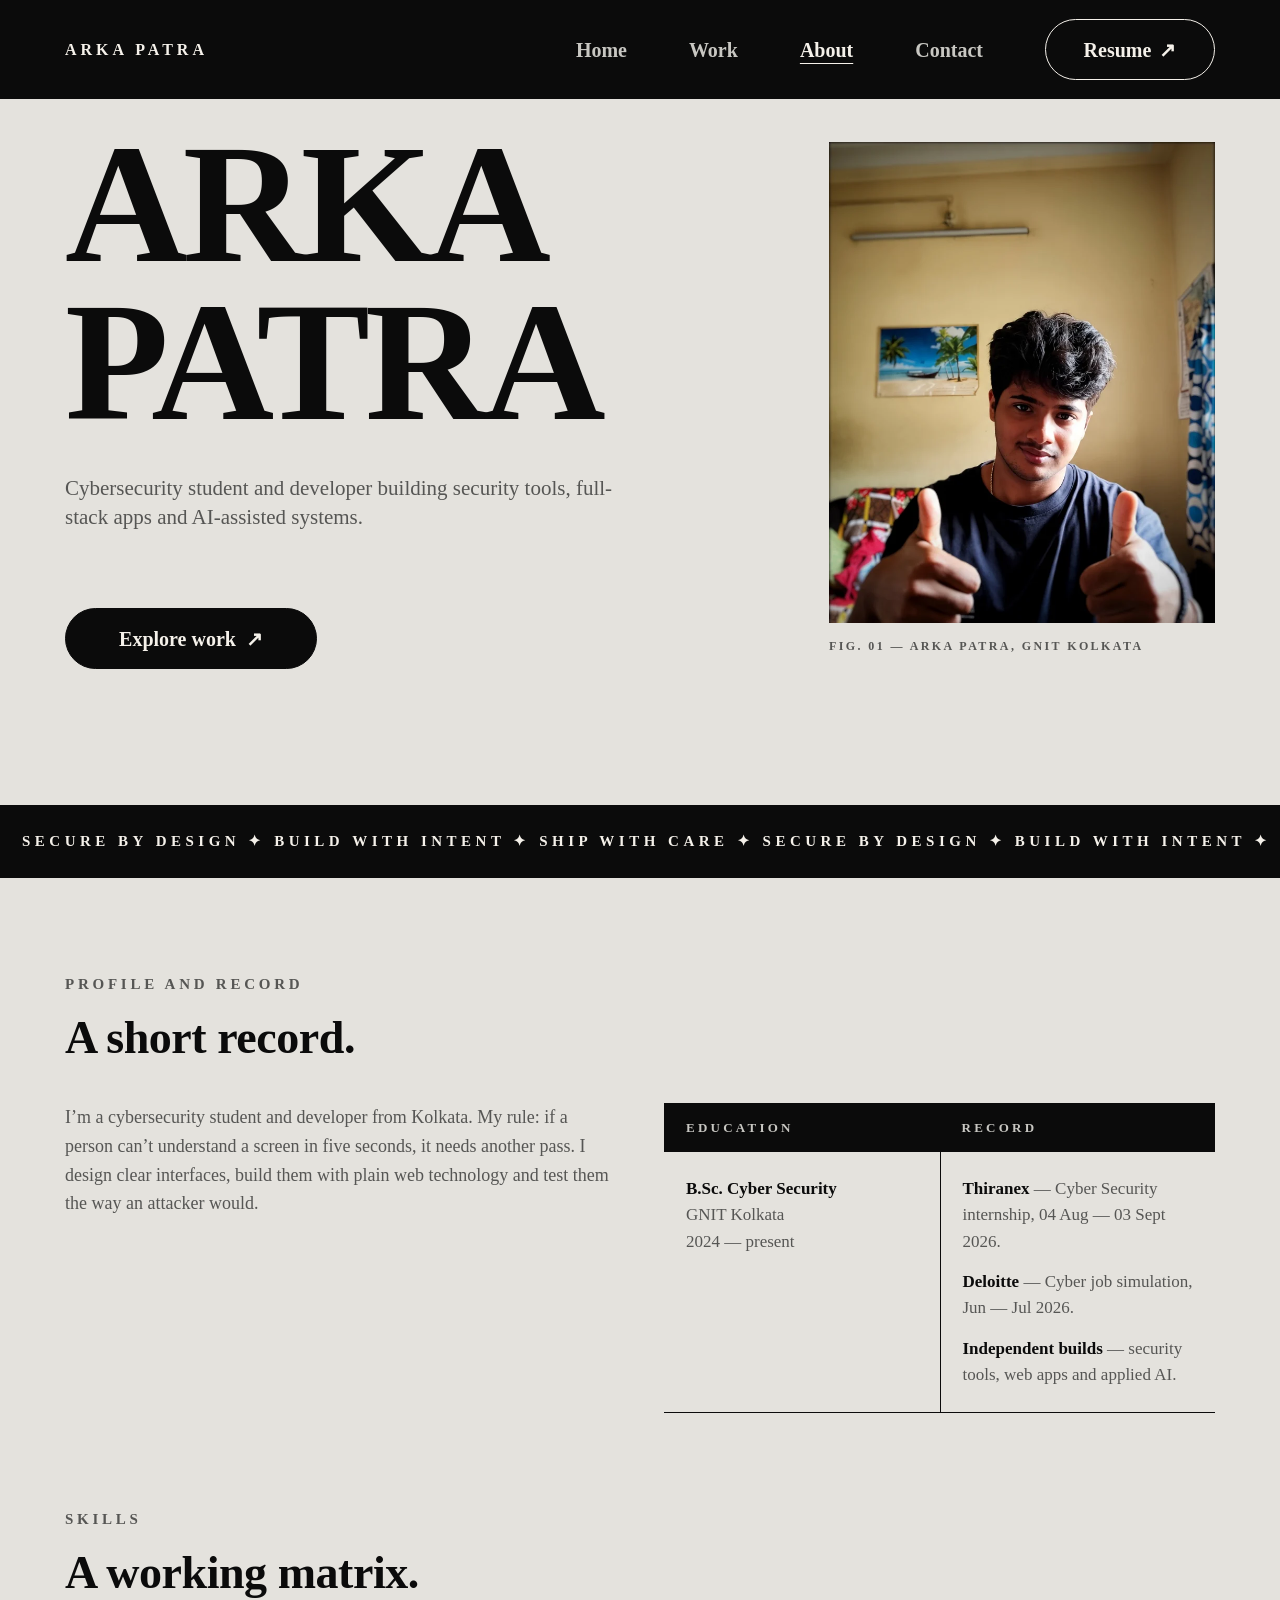
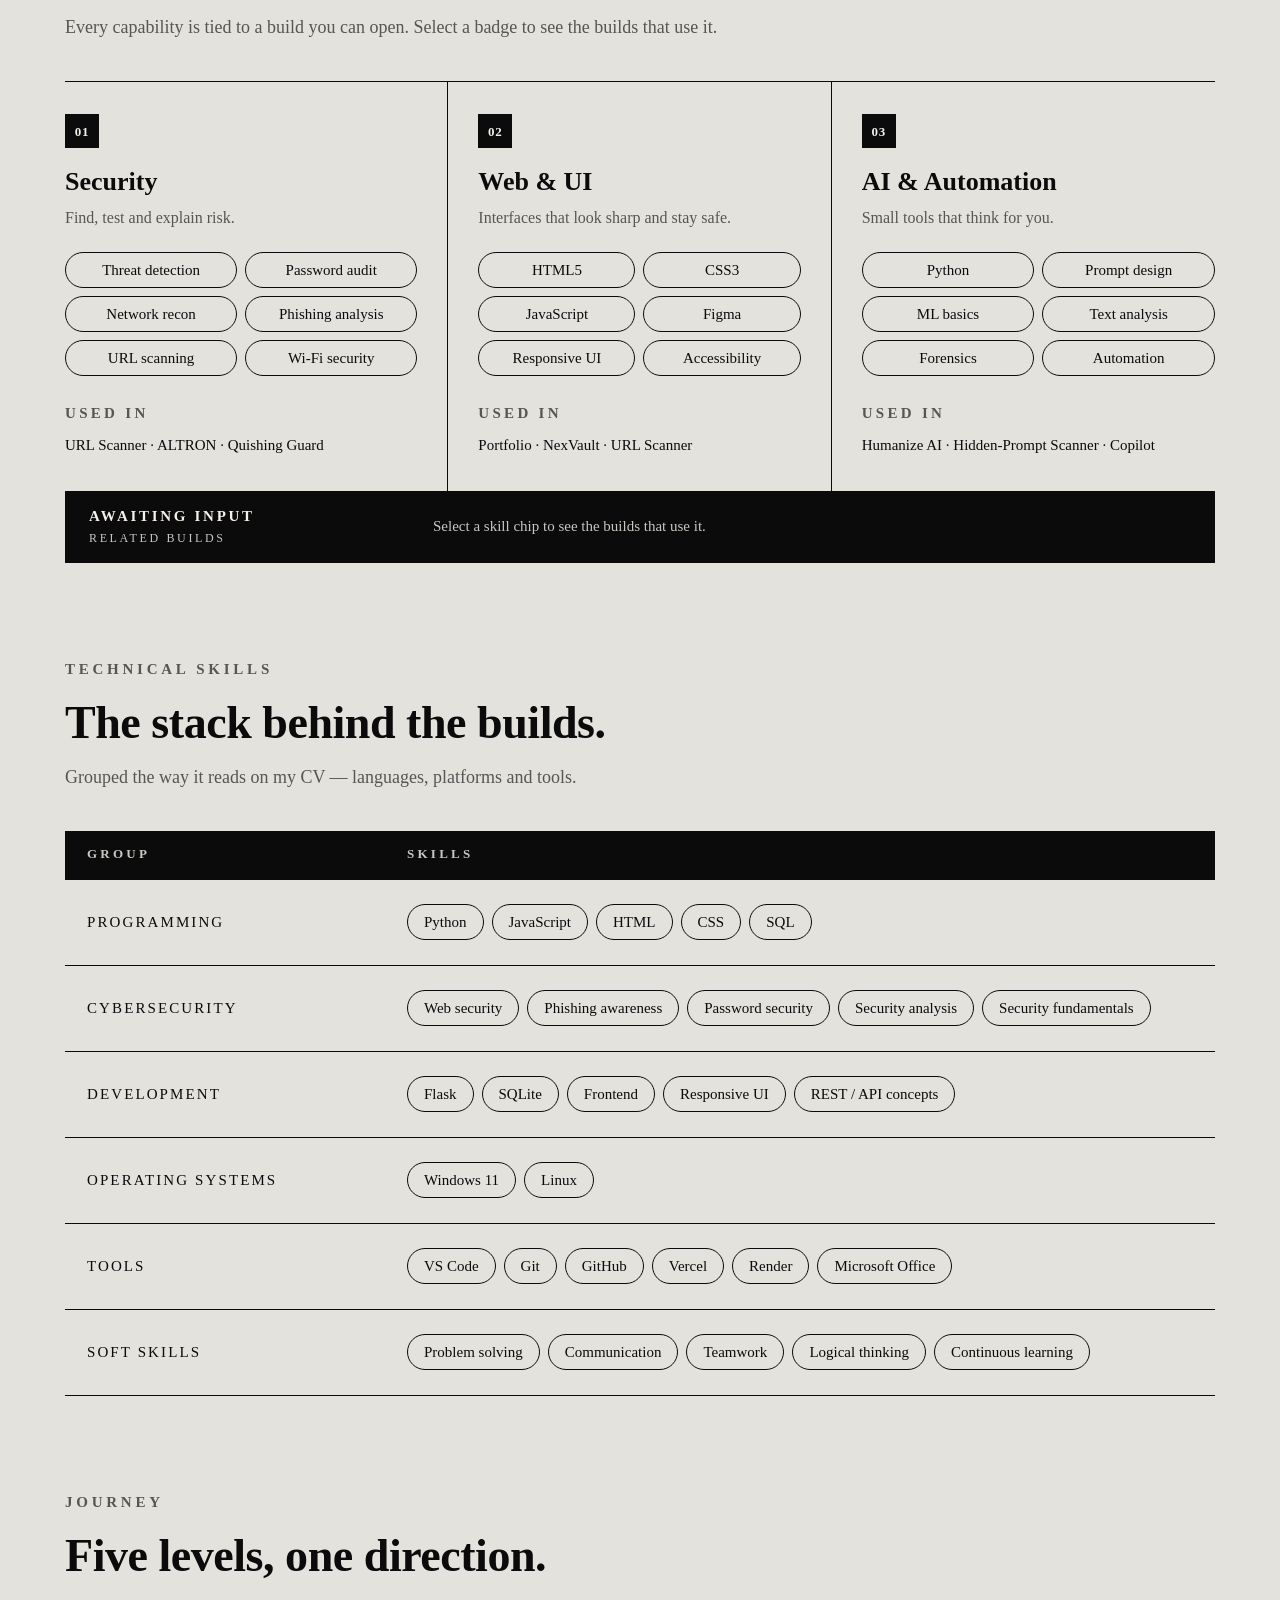
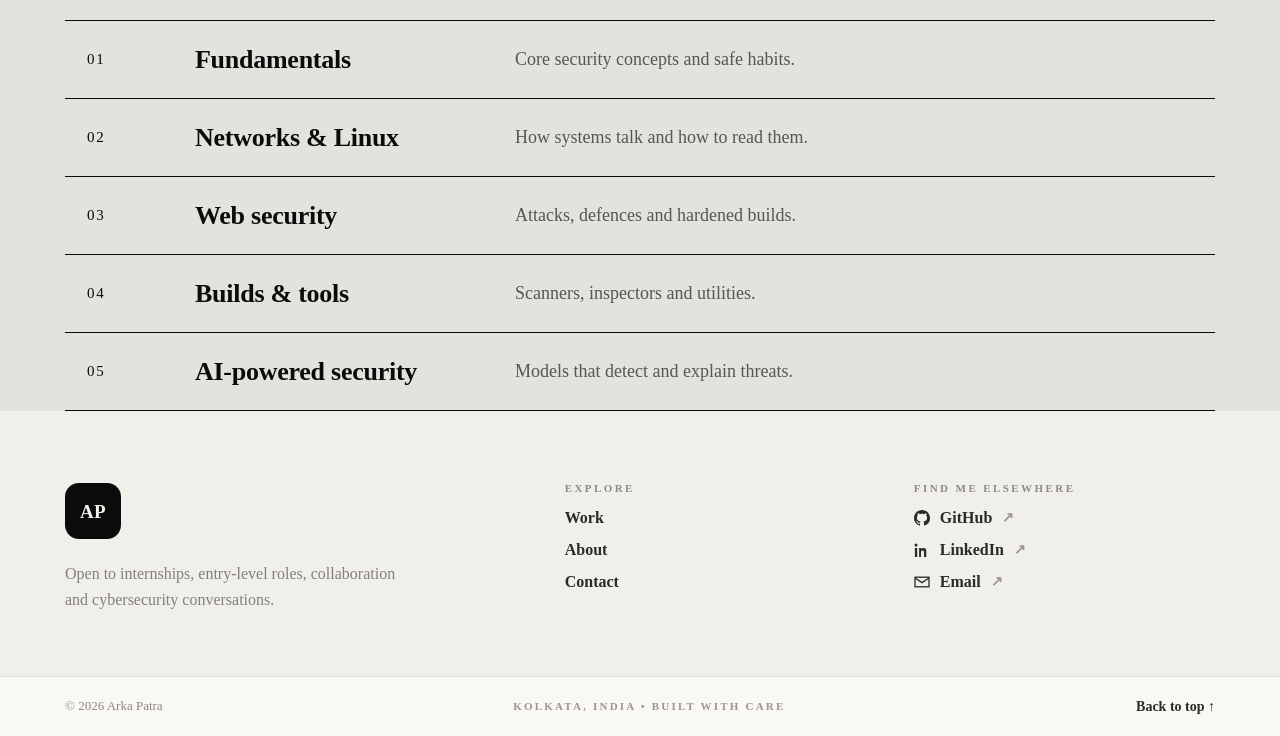
==== commit e08f5c5f: "Initial commit" ====
--- a/about.html
+++ b/about.html
@@ -7,7 +7,7 @@
 <meta name="description" content="About Arka Patra — cybersecurity student at GNIT Kolkata. Profile and record, the working skills matrix, the technical stack and the five-level journey.">
 <meta name="theme-color" content="#E4E2DD">
 <link rel="icon" href="assets/favicon.svg" type="image/svg+xml">
-<link rel="stylesheet" href="assets/css/site.css?v=15">
+<link rel="stylesheet" href="assets/css/site.css?v=21">
 </head>
 <body class="page-brutal" id="top">
 
@@ -49,7 +49,7 @@
       </div>
       <figure class="about-hero__figure">
         <div class="about-hero__photo">
-          <img src="assets/arka-patra.webp" alt="Portrait of Arka Patra" width="386" height="481" fetchpriority="high" decoding="async">
+          <img src="assets/arka-patra-about.webp" alt="Arka Patra giving a double thumbs-up" width="738" height="992" fetchpriority="high" decoding="async">
         </div>
         <figcaption>Fig. 01 — Arka Patra, GNIT Kolkata</figcaption>
       </figure>
--- a/assets/css/site.css
+++ b/assets/css/site.css
@@ -239,28 +239,10 @@
 }
 .btn--ghost:hover { background: var(--black); color: var(--on-dark); }
 
-.btn--lime {
-  width: 284px;
-  border-radius: 0;
-  background: var(--lime);
-  color: var(--black);
-  border-color: var(--lime);
-  font: 700 19px/1 var(--calibri);
-}
-.btn--lime:hover { background: transparent; color: var(--lime); }
-
 /* ---------------------------------------------------------- home page --- */
 
-.page-home { background: var(--pine); color: var(--pine-text); }
-.page-home .brand,
-.page-home .nav-cv { color: var(--pine-text); }
-.page-home .nav-links a:not(.nav-cv) { color: var(--sage); }
-.page-home .nav-links a:not(.nav-cv):hover,
-.page-home .nav-links a:not(.nav-cv)[aria-current="page"] { color: var(--pine-text); }
-.page-home .nav-cv:hover { background: var(--pine-text); color: var(--pine); }
-
-/* Hero stage: the hero fills the first screen and is pinned on large screens
-   while the flow below slides up over it. Driven by assets/site.js. */
+/* The home page wears the same brutalist surface as About and Work.
+   Only the look changes: the hero still pins and the flow still covers it. */
 
 .hero-shell {
   display: flex;
@@ -269,68 +251,18 @@
 }
 
 .home-hero {
-  background-color: var(--pine);
+  background-color: var(--black);
+  color: var(--on-dark);
   width: 100%;
   display: flex;
   flex-direction: column;
   justify-content: center;
 }
 
-/* Hero nav lockup: monogram, name and role over a hairline. */
-.hero-nav {
-  padding-bottom: 20px;
-  border-bottom: 1px solid rgba(157, 176, 165, 0.22);
-}
-
-.hero-brand {
-  display: flex;
-  align-items: center;
-  gap: 14px;
-  flex: none;
-  text-decoration: none;
-  color: var(--pine-text);
-}
-
-.hero-brand__mark {
-  display: grid;
-  place-items: center;
-  width: 50px;
-  height: 50px;
-  border: 1px solid var(--sage);
-  border-radius: 50%;
-  font: 400 19px/1 var(--serif);
-  color: var(--clay);
-}
-
-.hero-brand__text { display: flex; flex-direction: column; gap: 5px; }
-
-.hero-brand__name {
-  font: 700 14px/1 var(--mono);
-  letter-spacing: 0.24em;
-  text-transform: uppercase;
-  white-space: nowrap;
-  color: var(--pine-text);
-}
-
-.hero-brand__role {
-  font: 700 9px/1 var(--mono);
-  letter-spacing: 0.24em;
-  text-transform: uppercase;
-  white-space: nowrap;
-  color: var(--sage);
-}
-
-.hero-nav .nav-cv { width: 150px; height: 48px; font-size: 17px; }
-
 .home-flow {
-  background: var(--sand);
-  color: var(--ink-l);
-}
-
-/* The flow sits on a light surface, so its headings and labels flip to ink. */
-.home-flow .home-section h2 { color: var(--ink-l); }
-.home-flow .home-section__sub { color: var(--text-l); }
-.home-flow .home-hero__label { color: var(--text-l); }
+  background: var(--stone);
+  color: var(--black);
+}
 
 html.hero-scroll .home-hero__grid {
   transform-origin: 50% 40%;
@@ -365,68 +297,71 @@
   margin-top: auto;
   margin-bottom: auto;
   padding-top: 26px;
-  padding-bottom: 34px;
-}
-
+  padding-bottom: 64px;
+}
+
+/* Shared by the hero label and the section labels in the light flow. */
 .home-hero__label {
-  display: inline-flex;
-  align-items: center;
-  gap: 10px;
   font-size: 13px;
-  letter-spacing: 0.24em;
-  color: var(--clay);
-}
-.home-hero__label-dot {
-  width: 6px;
-  height: 6px;
-  flex: none;
-  border-radius: 50%;
-  background: var(--clay);
-}
+  letter-spacing: 0.22em;
+  color: var(--text-s);
+}
+
+/* On the dark hero the copy flips to light. */
+.home-hero .home-hero__label { color: var(--on-dark-muted); }
 
 .home-hero h1 {
-  margin-top: 20px;
-  font: 400 clamp(2.4rem, 6vw, 92px)/1.02 var(--serif);
-  letter-spacing: -0.015em;
-  color: var(--pine-text);
+  margin-top: 26px;
+  font: 700 clamp(2.6rem, 4.9vw, 84px)/0.95 var(--sans);
+  text-transform: uppercase;
+  letter-spacing: -0.02em;
+  color: var(--on-dark);
 }
 .home-hero h1 span { display: block; }
-.home-hero h1 em { display: block; font-style: italic; color: var(--clay); }
+.home-hero h1 em { display: block; font-style: normal; color: var(--on-dark); }
 
 .home-hero__intro {
-  margin-top: 24px;
-  max-width: 540px;
-  font: 400 20px/1.45 var(--sans);
-  color: var(--sage-light);
+  margin-top: 32px;
+  max-width: 560px;
+  font: 400 21px/1.4 var(--sans);
+  color: var(--on-dark-muted);
 }
 
 .home-hero__actions {
   display: flex;
   flex-wrap: wrap;
-  gap: 14px;
-  margin-top: 30px;
+  gap: 12px;
+  margin-top: 44px;
 }
 .home-hero__actions .btn,
-.home-hero__actions .btn--outline-cream {
+.home-hero__actions .btn--ghost {
   width: auto;
   height: 58px;
   padding: 0 28px;
   font-size: 18px;
 }
+.home-hero__actions .btn--solid {
+  background: var(--on-dark);
+  color: var(--black);
+  border-color: var(--on-dark);
+}
+.home-hero__actions .btn--solid:hover { background: transparent; color: var(--on-dark); }
+.home-hero__actions .btn--ghost { color: var(--on-dark); border-color: var(--on-dark); }
+.home-hero__actions .btn--ghost:hover { background: var(--on-dark); color: var(--black); }
 
 .home-hero__skills {
   display: flex;
   align-items: center;
   flex-wrap: wrap;
   gap: 14px;
-  margin-top: 30px;
-  font: 700 10px/1 var(--mono);
-  letter-spacing: 0.26em;
-  text-transform: uppercase;
-  color: var(--sage-light);
+  margin-top: 36px;
+  font: 700 12px/1 var(--mono);
+  letter-spacing: 0.22em;
+  text-transform: uppercase;
+  color: var(--on-dark-muted);
 }
 .home-hero__skills [aria-hidden="true"] {
-  color: var(--clay);
+  color: var(--on-dark);
   letter-spacing: 0;
 }
 
@@ -435,6 +370,7 @@
   width: 100%;
   max-width: 580px;
   justify-self: end;
+  margin: 0;
   padding-top: 30px;
 }
 
@@ -447,45 +383,64 @@
 
 .hero-orbit__ring {
   position: absolute;
-  border: 1px solid rgba(157, 176, 165, 0.28);
+  border: 1px solid rgba(245, 241, 234, 0.22);
   border-radius: 50%;
 }
 .hero-orbit__ring--outer { inset: 0; }
-.hero-orbit__ring--mid { inset: 10%; border-color: rgba(157, 176, 165, 0.4); }
-.hero-orbit__ring--inner { inset: 20%; border-color: rgba(243, 237, 224, 0.22); }
+.hero-orbit__ring--mid { inset: 10%; border-color: rgba(245, 241, 234, 0.32); }
+.hero-orbit__ring--inner { inset: 20%; border-color: rgba(245, 241, 234, 0.45); }
 
 .hero-orbit__dot {
   position: absolute;
+  top: 50%;
+  left: 0;
   width: 7px;
   height: 7px;
   border-radius: 50%;
-}
-.hero-orbit__dot--left {
-  left: 0;
-  top: 50%;
-  transform: translate(-40%, -50%);
-  background: var(--clay);
-}
-.hero-orbit__dot--right {
+  transform: translate(-50%, -50%);
+  background: var(--black);
+  box-shadow: 0 0 0 1px var(--on-dark);
+}
+
+/* Each dot rides its own invisible carriage: black on the outer ring,
+   orange on the middle ring. */
+.hero-orbit__spin {
+  position: absolute;
+  inset: 0;
+  pointer-events: none;
+  animation: hero-orbit-spin 14s linear infinite;
+}
+.hero-orbit__spin--b {
+  inset: 10%;
+  animation-duration: 20s;
+  animation-direction: reverse;
+}
+.hero-orbit__spin--b .hero-orbit__dot {
+  left: auto;
   right: 0;
-  top: 50%;
-  transform: translate(40%, -50%);
-  background: var(--pine-text);
+  transform: translate(50%, -50%);
+  background: var(--orange);
+  box-shadow: none;
+}
+
+@keyframes hero-orbit-spin {
+  to { transform: rotate(360deg); }
 }
 
 .home-hero__portrait {
   position: relative;
+  z-index: 1;
   width: 68%;
   aspect-ratio: 1;
   border-radius: 50%;
   overflow: hidden;
-  background: var(--pine-2);
+  background: var(--photo);
 }
 .home-hero__portrait::after {
   content: "";
   position: absolute;
   inset: 0;
-  border: 1px solid rgba(217, 139, 95, 0.75);
+  border: 1px solid rgba(245, 241, 234, 0.6);
   border-radius: 50%;
   pointer-events: none;
 }
@@ -500,25 +455,25 @@
   position: absolute;
   top: 0;
   right: 0;
+  z-index: 2;
   display: flex;
   flex-direction: column;
   gap: 5px;
   padding: 8px 12px;
-  border: 1px solid rgba(157, 176, 165, 0.45);
-  border-radius: 7px;
-  background: rgba(15, 42, 34, 0.9);
+  border: 1px solid var(--on-dark);
+  background: var(--black);
   text-align: right;
 }
 .home-hero__place > span:first-child {
   font: 700 12px/1 var(--mono);
   letter-spacing: 0.06em;
-  color: var(--clay);
+  color: var(--on-dark);
 }
 .home-hero__coords {
   font: 700 8px/1 var(--mono);
   letter-spacing: 0.18em;
   text-transform: uppercase;
-  color: var(--sage);
+  color: var(--on-dark-muted);
 }
 
 .hero-bar {
@@ -526,9 +481,10 @@
   align-items: center;
   justify-content: space-between;
   gap: 24px;
-  padding-top: 16px;
-  padding-bottom: 24px;
-  border-top: 1px solid rgba(157, 176, 165, 0.22);
+  padding: 16px var(--gutter);
+  border-top: 1px solid rgba(245, 241, 234, 0.16);
+  background: var(--black);
+  color: var(--on-dark);
 }
 
 .hero-bar__stats {
@@ -542,50 +498,49 @@
   align-items: center;
   gap: 8px;
   padding: 8px 14px;
-  border: 1px solid rgba(157, 176, 165, 0.28);
+  border: 1px solid rgba(245, 241, 234, 0.4);
   border-radius: 999px;
-  font: 700 9px/1 var(--mono);
-  letter-spacing: 0.24em;
-  text-transform: uppercase;
-  color: var(--sage-light);
+  font: 700 11px/1 var(--mono);
+  letter-spacing: 0.22em;
+  text-transform: uppercase;
+  color: var(--on-dark-muted);
 }
 .hero-bar__stat b {
   font: 700 11px/1 var(--mono);
   letter-spacing: 0.14em;
-  color: var(--pine-text);
+  color: var(--on-dark);
 }
 .hero-bar__mark {
   width: 5px;
   height: 5px;
   border-radius: 1px;
-  background: var(--clay);
+  background: var(--on-dark);
 }
 
 .hero-bar__page {
   display: flex;
   align-items: center;
   gap: 9px;
-  font: 700 9px/1 var(--mono);
+  font: 700 11px/1 var(--mono);
   letter-spacing: 0.22em;
   text-transform: uppercase;
-  color: var(--pine-text);
+  color: var(--on-dark);
 }
 .hero-bar__page-no {
   display: grid;
   place-items: center;
   width: 18px;
   height: 18px;
-  border: 1px solid rgba(243, 237, 224, 0.7);
-  border-radius: 3px;
+  border: 1px solid rgba(245, 241, 234, 0.6);
   font: 700 9px/1 var(--mono);
   letter-spacing: 0;
-  color: var(--pine-text);
-}
-
-/* The pinned hero must also fit short laptop screens without clipping. */
+  color: var(--on-dark);
+}
+
+/* Keep the pinned hero inside short laptop viewports. */
 @media (min-width: 1024px) {
-  .home-hero__grid { padding-top: 20px; padding-bottom: 24px; }
-  .home-hero__media { max-width: min(580px, 64vh); }
+  .home-hero__grid { padding-top: 20px; padding-bottom: 36px; }
+  .home-hero__media { max-width: min(580px, 62vh); }
 }
 
 @media (min-width: 1024px) and (max-height: 700px) {
@@ -595,44 +550,44 @@
     overflow: visible;
   }
   .home-hero__grid { padding-top: 12px; padding-bottom: 14px; }
-  .home-hero h1 { margin-top: 12px; }
-  .home-hero__intro { margin-top: 16px; }
-  .home-hero__actions { margin-top: 18px; }
+  .home-hero h1 { margin-top: 14px; }
+  .home-hero__intro { margin-top: 18px; }
+  .home-hero__actions { margin-top: 20px; }
   .home-hero__skills { margin-top: 18px; }
-  .hero-bar { padding-top: 10px; padding-bottom: 12px; }
+  .hero-bar { padding-top: 12px; padding-bottom: 12px; }
 }
 
 .home-section { margin-top: 88px; }
 .home-section h2 {
   margin-top: 18px;
-  font: 700 clamp(1.9rem, 3.4vw, 44px)/1.08 var(--sans);
+  font: 700 clamp(1.9rem, 3.6vw, 46px)/1.08 var(--sans);
   letter-spacing: -0.01em;
-  color: var(--pine-text);
+  color: var(--black);
 }
 .home-section__sub {
   margin-top: 16px;
   max-width: 640px;
   font-size: 18px;
-  color: var(--sage-light);
+  color: var(--text-s);
 }
 
 .panel-pine {
-  background: var(--pine-2);
-  border: 1px solid rgba(157, 176, 165, 0.32);
+  background: transparent;
+  border: 1px solid var(--black);
   padding: 40px;
 }
 .panel-pine h3 {
   margin-top: 18px;
   font: 700 clamp(1.5rem, 2.6vw, 30px)/1.2 var(--sans);
-  color: var(--pine-text);
-}
-.panel-pine p { margin-top: 14px; color: var(--sage-light); font-size: 17px; }
-.panel-pine .label { color: var(--clay); }
+  color: var(--black);
+}
+.panel-pine p { margin-top: 14px; color: var(--text-s); font-size: 18px; }
+.panel-pine .label { color: var(--text-s); }
 .panel-pine .tech {
   font: 700 13px/1.6 var(--mono);
   letter-spacing: 0.2em;
   text-transform: uppercase;
-  color: var(--sage);
+  color: var(--text-s);
 }
 .panel-pine .btn { margin-top: 28px; }
 
@@ -648,42 +603,42 @@
   grid-template-columns: 1fr;
   gap: 24px;
   padding: 32px;
-  background: var(--pine-2);
-  border: 1px solid rgba(157, 176, 165, 0.32);
+  background: transparent;
+  border: 1px solid var(--black);
 }
 .pine-card--wide { grid-template-columns: 300px minmax(0, 1fr); align-items: start; }
 .pine-card img {
   width: 100%;
   height: auto;
-  border: 1px solid rgba(157, 176, 165, 0.4);
+  border: 1px solid var(--black);
 }
 .pine-card__issuer {
   font: 700 13px/1.4 var(--mono);
   letter-spacing: 0.22em;
   text-transform: uppercase;
-  color: var(--sage);
+  color: var(--text-s);
 }
 .pine-card h3 {
   margin-top: 12px;
   font: 700 26px/1.2 var(--sans);
-  color: var(--pine-text);
+  color: var(--black);
 }
 .pine-card__meta {
   margin-top: 12px;
   font: 400 14px/1.6 var(--mono);
   letter-spacing: 0.12em;
-  color: var(--sage);
-}
-.pine-card__id { color: var(--sage-light); }
+  color: var(--text-s);
+}
+.pine-card__id { color: var(--black); }
 .pine-card__link {
   display: inline-block;
   margin-top: 20px;
   font: 700 16px/1 var(--sans);
-  color: var(--pine-text);
+  color: var(--black);
   text-decoration: underline;
   text-underline-offset: 4px;
 }
-.pine-card__link:hover { color: var(--clay); }
+.pine-card__link:hover { text-decoration-thickness: 2px; }
 
 .home-certs__list { display: grid; gap: 20px; margin-top: 34px; }
 .home-certs .btn { margin-top: 32px; }
@@ -1212,14 +1167,6 @@
 
 /* ---------------------------------------------------------- contact ----- */
 
-.page-contact { background: var(--pine); color: var(--text-c); }
-.page-contact .brand,
-.page-contact .nav-cv { color: var(--pine-text); }
-.page-contact .nav-links a:not(.nav-cv) { color: var(--sage); }
-.page-contact .nav-links a:not(.nav-cv):hover,
-.page-contact .nav-links a:not(.nav-cv)[aria-current="page"] { color: var(--pine-text); }
-.page-contact .nav-cv:hover { background: var(--pine-text); color: var(--pine); }
-
 .contact-grid {
   display: grid;
   grid-template-columns: minmax(0, 1fr) 584px;
@@ -1229,30 +1176,32 @@
   padding-bottom: 80px;
 }
 
-.contact-label { color: var(--sage); }
+.contact-label { color: var(--text-s); }
 
 .contact-title {
   margin-top: 26px;
-  font: 400 clamp(2.4rem, 4.6vw, 66px)/1.05 var(--calibri);
-  color: var(--text-c);
+  font: 700 clamp(2.2rem, 4.2vw, 60px)/1 var(--sans);
+  text-transform: uppercase;
+  letter-spacing: -0.02em;
+  color: var(--black);
 }
 .contact-title em {
   display: block;
-  font: italic 400 clamp(2.8rem, 5.6vw, 81px)/1.02 var(--cambria);
-  color: var(--lime);
-  font-style: italic;
+  font: 700 clamp(2.4rem, 4.8vw, 68px)/0.98 var(--sans);
+  font-style: normal;
+  color: var(--black);
 }
 
 .contact-intro {
   margin-top: 26px;
   max-width: 520px;
-  font: 400 18px/1.5 var(--calibri);
-  color: var(--sage);
+  font: 400 20px/1.5 var(--sans);
+  color: var(--text-s);
 }
 
 .link-ledger {
   margin-top: 56px;
-  border-top: 1px solid rgba(157, 176, 165, 0.4);
+  border-top: 1px solid var(--black);
 }
 .link-ledger a {
   display: grid;
@@ -1260,28 +1209,28 @@
   align-items: center;
   gap: 16px;
   min-height: 67px;
-  border-bottom: 1px solid rgba(157, 176, 165, 0.4);
+  border-bottom: 1px solid var(--black);
   text-decoration: none;
 }
 .link-ledger .label {
   font: 400 15px/1 var(--mono);
   letter-spacing: 0.22em;
-  color: var(--sage);
+  color: var(--text-s);
 }
 .link-ledger .value {
-  font: 400 18px/1.3 var(--calibri);
-  color: var(--text-c);
+  font: 400 18px/1.3 var(--sans);
+  color: var(--black);
   overflow-wrap: anywhere;
 }
-.link-ledger .arrow { color: var(--lime); font-size: 20px; }
-.link-ledger a:hover .value { color: var(--lime); }
+.link-ledger .arrow { color: var(--black); font-size: 20px; }
+.link-ledger a:hover .value { text-decoration: underline; text-underline-offset: 4px; }
 
 .form-panel {
-  background: var(--panel);
-  border: 1px solid var(--field-border);
+  background: transparent;
+  border: 1px solid var(--black);
   padding: 40px 44px 44px;
 }
-.form-panel > .label { color: var(--sage); letter-spacing: 0.22em; }
+.form-panel > .label { color: var(--text-s); letter-spacing: 0.22em; }
 
 .form { margin-top: 8px; }
 .field { display: flex; flex-direction: column; gap: 10px; margin-top: 24px; }
@@ -1289,50 +1238,94 @@
   font: 400 15px/1 var(--mono);
   letter-spacing: 0.22em;
   text-transform: uppercase;
-  color: var(--sage);
+  color: var(--text-s);
 }
 .field input,
 .field textarea {
   width: 100%;
-  background: var(--field);
-  border: 1px solid var(--field-border);
+  background: #FBFAF7;
+  border: 1.5px solid var(--black);
   border-radius: 0;
-  color: var(--text-c);
-  font: 400 17px/1.4 var(--calibri);
+  color: var(--black);
+  font: 400 17px/1.4 var(--sans);
   padding: 0 16px;
 }
 .field input { height: 57px; }
 .field textarea { height: 100px; padding: 14px 16px; resize: vertical; }
 .field input::placeholder,
-.field textarea::placeholder { color: rgba(238, 238, 230, 0.45); }
+.field textarea::placeholder { color: #8A877F; }
 .field input:focus,
-.field textarea:focus { outline: 3px solid var(--lime); outline-offset: 3px; }
+.field textarea:focus { outline: 3px solid var(--black); outline-offset: 3px; }
 
 .field-error {
-  font: 400 15px/1.4 var(--calibri);
-  color: var(--text-c);
+  font: 400 15px/1.4 var(--sans);
+  color: var(--black);
   padding-left: 12px;
-  border-left: 3px solid var(--lime);
+  border-left: 3px solid var(--orange);
 }
 .field-error:empty { display: none; }
 
-.form .btn--lime { margin-top: 28px; }
+.form .btn { margin-top: 28px; }
 
 .form-status {
   margin-top: 16px;
-  font: 400 15px/1.5 var(--calibri);
-  color: var(--text-c);
+  font: 400 15px/1.5 var(--sans);
+  color: var(--black);
   padding-left: 12px;
-  border-left: 3px solid var(--lime);
+  border-left: 3px solid var(--black);
 }
 .form-status:empty { display: none; }
-.form-status.is-error { border-left-color: var(--clay); }
+.form-status.is-error { border-left-color: var(--orange); }
+
+/* ---------------------------------------------------- contact dark ------ */
+
+.page-dark { background: var(--black); color: var(--on-dark); }
+
+.page-dark .skip-link { background: var(--on-dark); color: var(--black); }
+
+.page-dark .contact-label { color: var(--on-dark-muted); }
+
+.page-dark .contact-title,
+.page-dark .contact-title em { color: var(--on-dark); }
+
+.page-dark .contact-intro { color: var(--on-dark-muted); }
+
+.page-dark .link-ledger { border-top-color: var(--on-dark); }
+.page-dark .link-ledger a { border-bottom-color: var(--on-dark); }
+.page-dark .link-ledger .label { color: var(--on-dark-muted); }
+.page-dark .link-ledger .value { color: var(--on-dark); }
+.page-dark .link-ledger .arrow { color: var(--on-dark); }
+
+.page-dark .form-panel { border-color: var(--on-dark); }
+.page-dark .form-panel > .label { color: var(--on-dark-muted); }
+.page-dark .field label { color: var(--on-dark-muted); }
+.page-dark .field input,
+.page-dark .field textarea {
+  background: #141413;
+  border-color: var(--on-dark);
+  color: var(--on-dark);
+}
+.page-dark .field input::placeholder,
+.page-dark .field textarea::placeholder { color: rgba(245, 241, 234, 0.45); }
+.page-dark .field input:focus,
+.page-dark .field textarea:focus { outline-color: var(--on-dark); }
+
+.page-dark .field-error { color: var(--on-dark); }
+.page-dark .form-status { color: var(--on-dark); border-left-color: var(--on-dark); }
+.page-dark .form-status.is-error { border-left-color: var(--orange); }
+
+.page-dark .form .btn--solid {
+  background: var(--on-dark);
+  color: var(--black);
+  border-color: var(--on-dark);
+}
+.page-dark .form .btn--solid:hover { background: transparent; color: var(--on-dark); }
 
 /* ------------------------------------------------------------ focus ----- */
 
-.page-home :focus-visible { outline: 3px solid var(--clay); outline-offset: 3px; }
 .page-brutal :focus-visible { outline: 3px solid var(--black); outline-offset: 3px; }
-.page-contact :focus-visible { outline: 3px solid var(--lime); outline-offset: 3px; }
+.page-dark :focus-visible { outline-color: var(--on-dark); }
+.home-hero :focus-visible { outline-color: var(--on-dark); }
 .site-head--band :focus-visible { outline-color: var(--on-dark); }
 
 /* --------------------------------------------------------- site footer --- */
@@ -1520,22 +1513,18 @@
   .home-hero__intro { font-size: 18px; }
   .home-hero__actions { margin-top: 28px; }
   .home-hero__actions .btn,
-  .home-hero__actions .btn--outline-cream { width: 100%; }
-  .home-hero__skills { gap: 10px; font-size: 9px; letter-spacing: 0.2em; }
-
-  .hero-brand__mark { width: 36px; height: 36px; font-size: 15px; }
-  .hero-brand__name { font-size: 12px; letter-spacing: 0.2em; }
-  .hero-brand__role { font-size: 8px; letter-spacing: 0.2em; }
-  .hero-nav { padding-bottom: 14px; }
+  .home-hero__actions .btn--ghost { width: 100%; }
+  .home-hero__skills { gap: 10px; font-size: 10px; letter-spacing: 0.18em; }
 
   .hero-bar {
     flex-direction: column;
     align-items: flex-start;
     gap: 14px;
-    padding-bottom: 20px;
+    padding: 14px var(--gutter);
   }
   .hero-bar__stats { flex-wrap: wrap; gap: 10px; }
-  .hero-bar__stat { padding: 7px 12px; font-size: 8px; letter-spacing: 0.2em; }
+  .hero-bar__stat { padding: 7px 12px; font-size: 9px; letter-spacing: 0.18em; }
+  .hero-bar__page { font-size: 9px; letter-spacing: 0.18em; }
 
   .panel-pine { padding: 26px; }
   .pine-card,
@@ -1569,10 +1558,11 @@
 
   .contact-title { font-size: 2.2rem; }
   .contact-title em { font-size: 2.6rem; }
+  .contact-intro { font-size: 18px; }
   .link-ledger a { grid-template-columns: 104px minmax(0, 1fr) auto; gap: 10px; }
   .link-ledger .value { font-size: 15px; }
   .form-panel { padding: 24px; }
-  .btn--lime { width: 100%; }
+  .form .btn { width: 100%; }
 }
 
 @media (prefers-reduced-motion: reduce) {
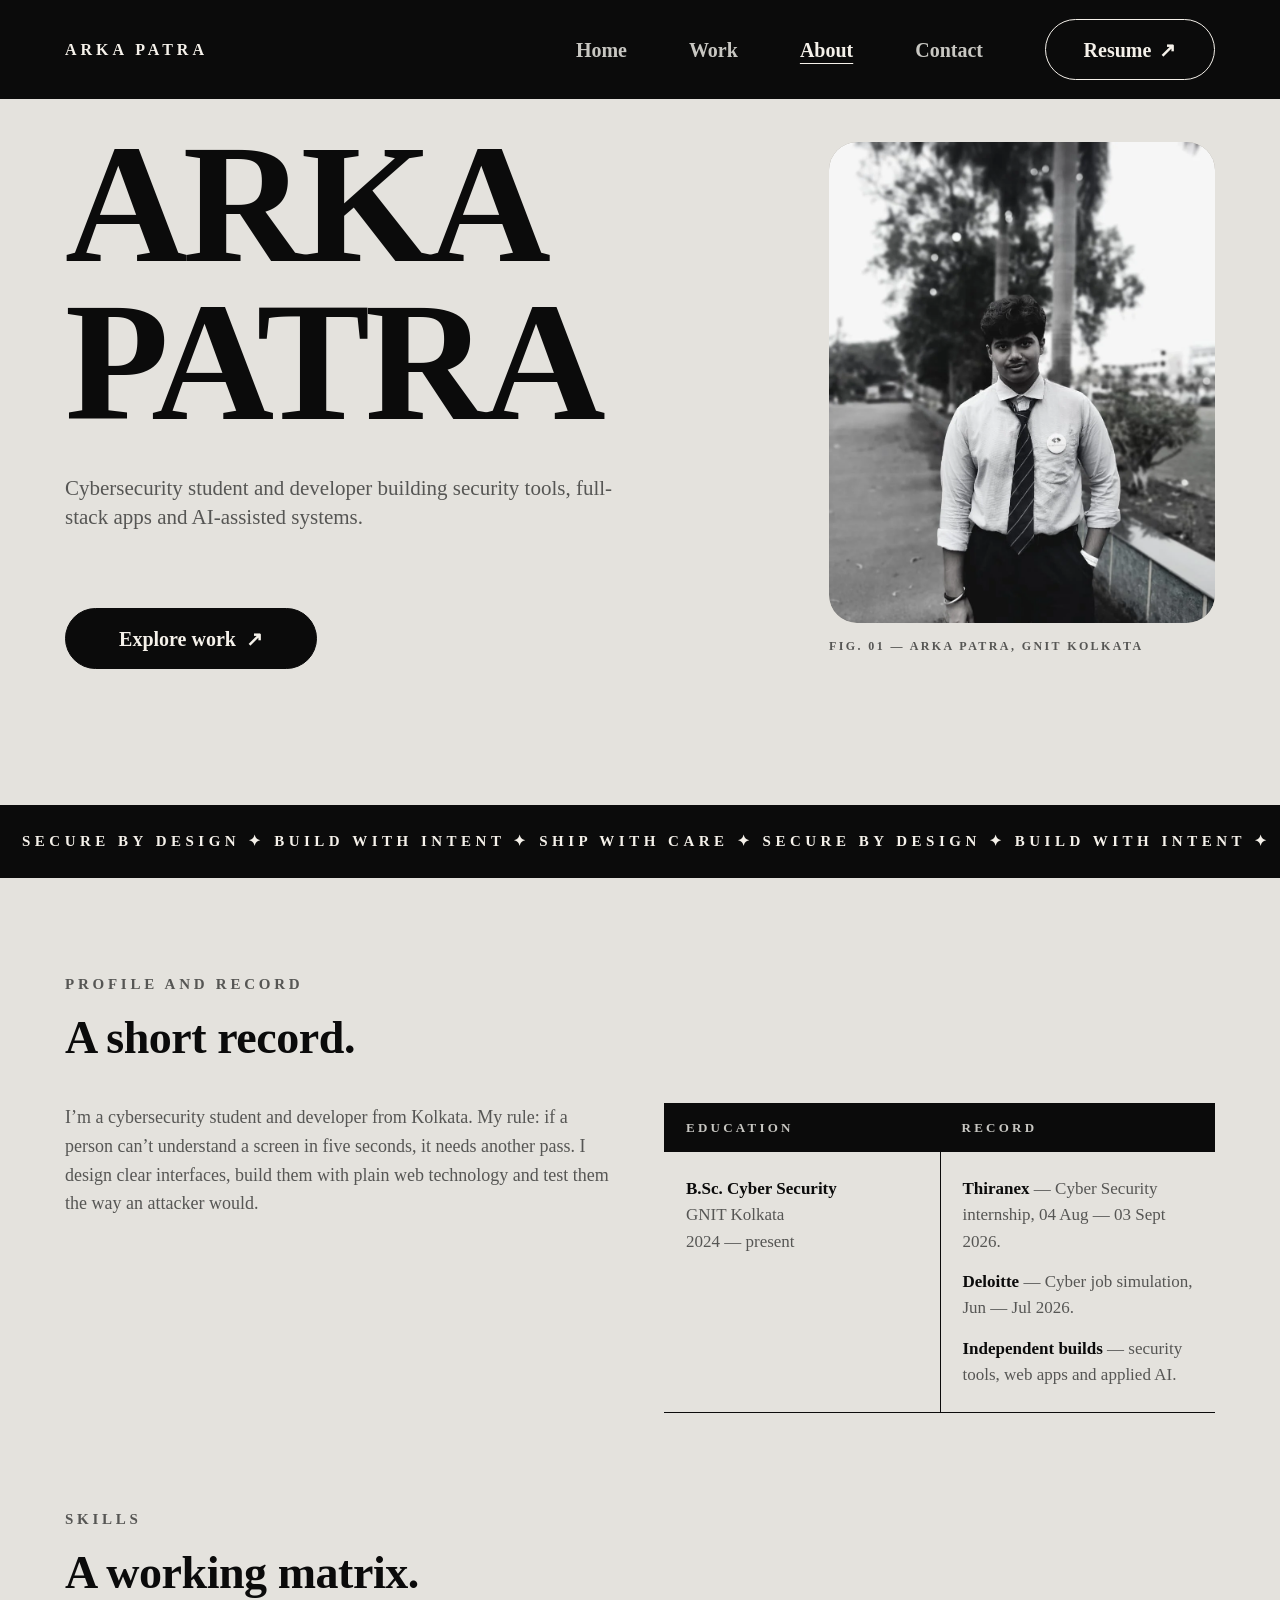
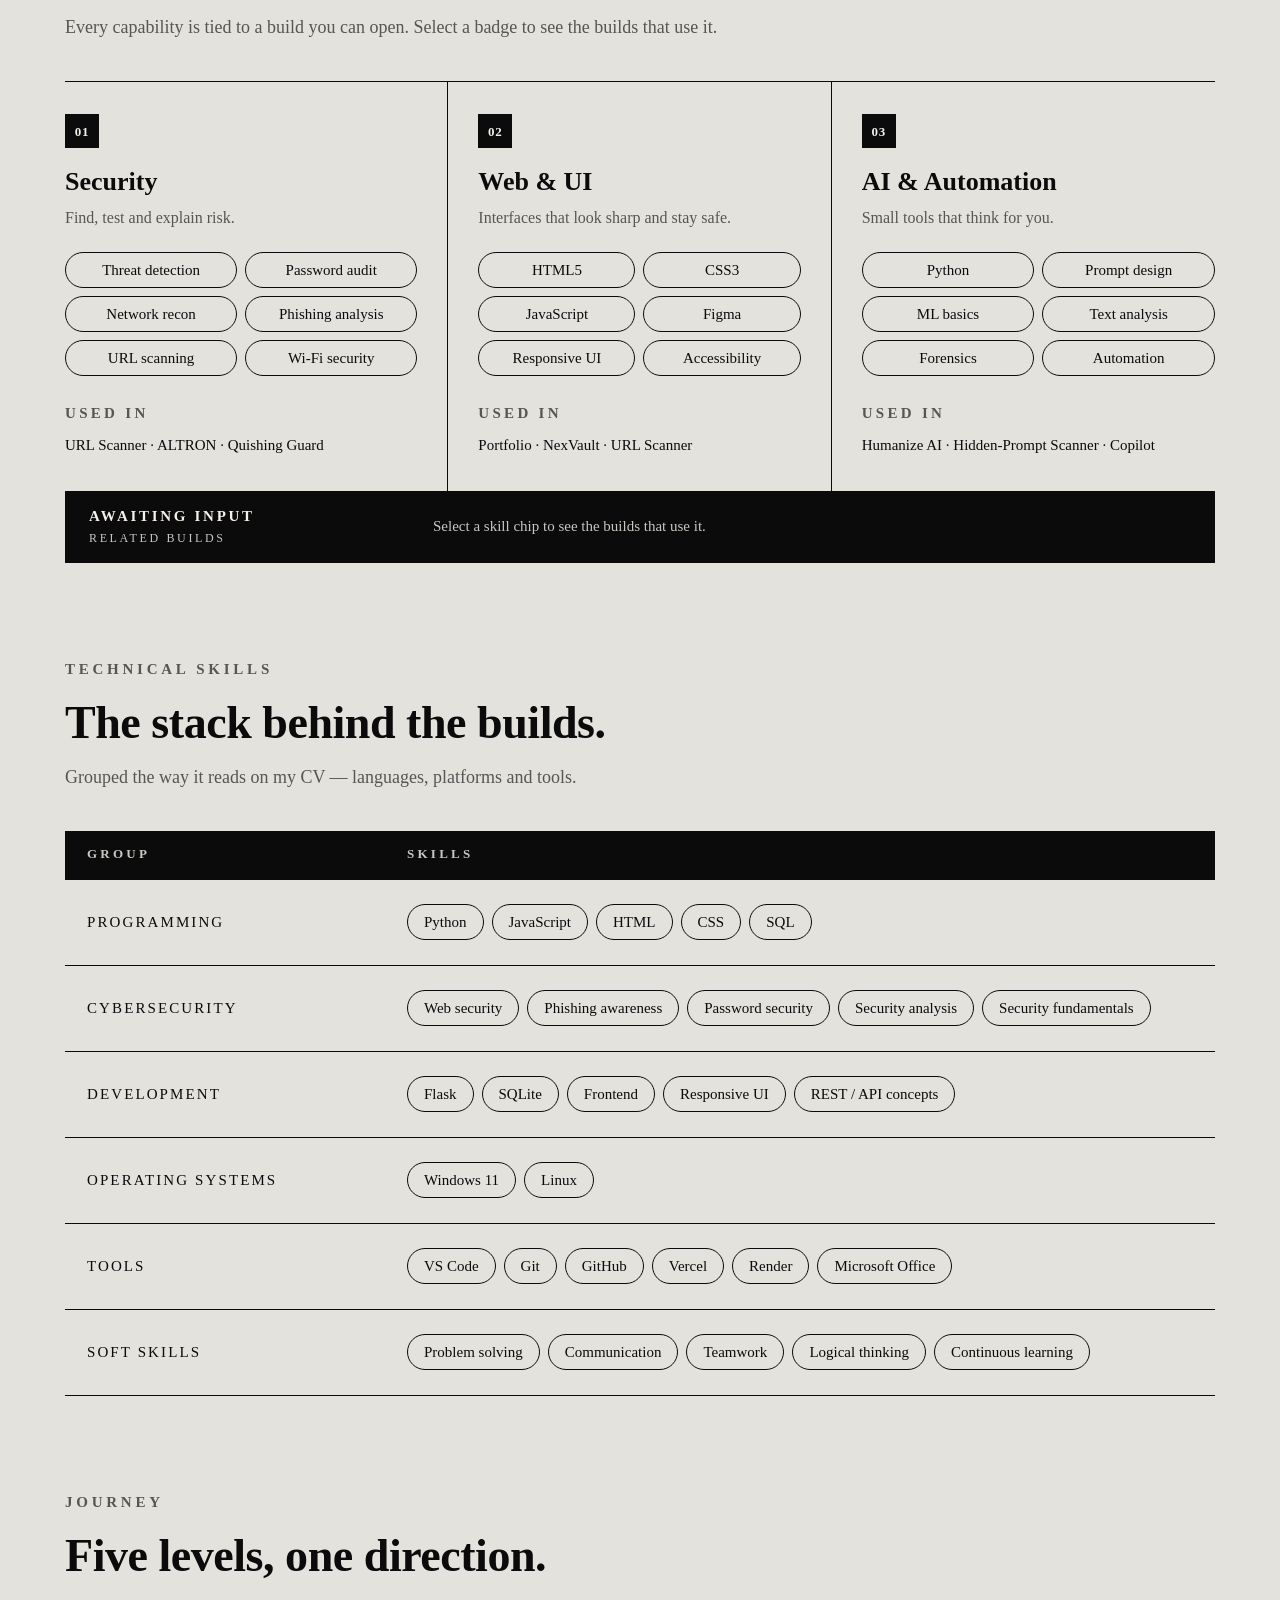
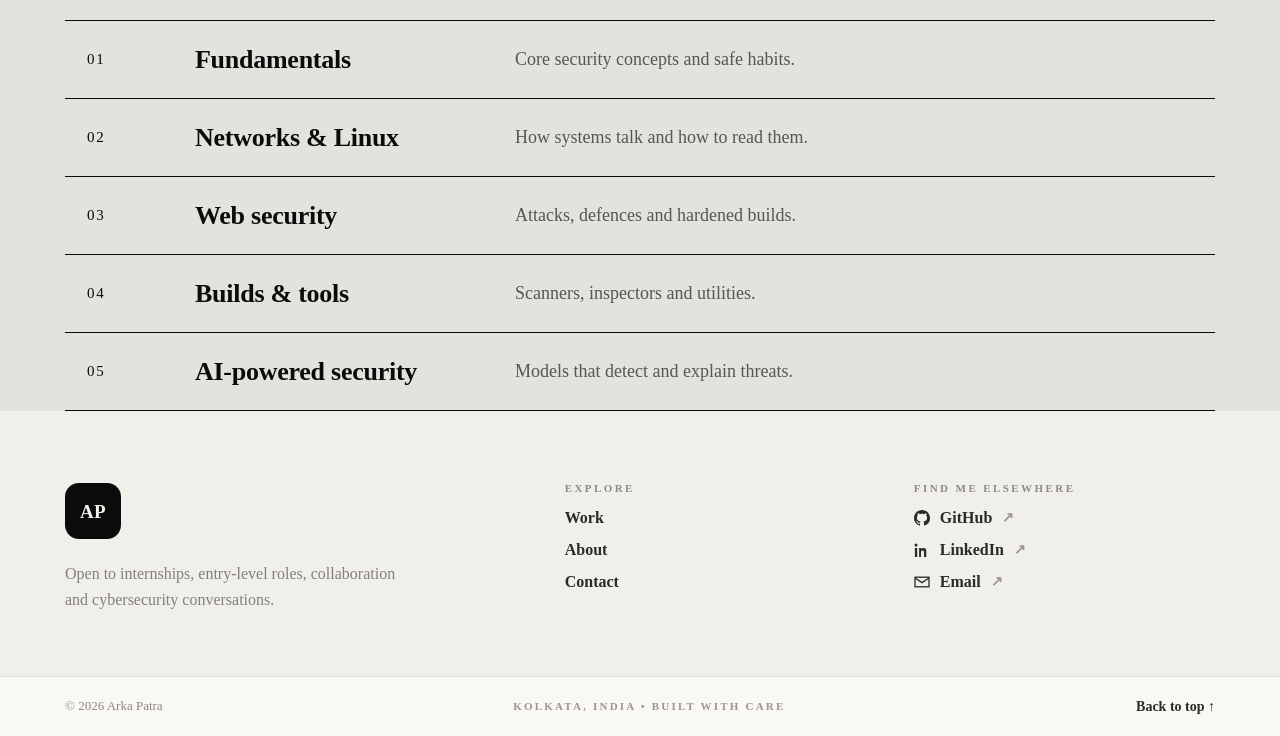
==== commit 8542b1ec: "Initial commit" ====
--- a/about.html
+++ b/about.html
@@ -7,7 +7,7 @@
 <meta name="description" content="About Arka Patra — cybersecurity student at GNIT Kolkata. Profile and record, the working skills matrix, the technical stack and the five-level journey.">
 <meta name="theme-color" content="#E4E2DD">
 <link rel="icon" href="assets/favicon.svg" type="image/svg+xml">
-<link rel="stylesheet" href="assets/css/site.css?v=21">
+<link rel="stylesheet" href="assets/css/site.css?v=22">
 </head>
 <body class="page-brutal" id="top">
 
@@ -49,7 +49,7 @@
       </div>
       <figure class="about-hero__figure">
         <div class="about-hero__photo">
-          <img src="assets/arka-patra-about.webp" alt="Arka Patra giving a double thumbs-up" width="738" height="992" fetchpriority="high" decoding="async">
+          <img src="assets/arka-patra-about.webp?v=2" alt="Arka Patra standing outdoors in a light shirt and dark tie" width="963" height="1280" fetchpriority="high" decoding="async">
         </div>
         <figcaption>Fig. 01 — Arka Patra, GNIT Kolkata</figcaption>
       </figure>
--- a/assets/css/site.css
+++ b/assets/css/site.css
@@ -827,13 +827,21 @@
 .about-hero .btn { margin-top: 76px; width: 252px; }
 
 .about-hero__figure { margin-top: 17px; }
-.about-hero__photo { background: var(--photo); width: 386px; max-width: 100%; }
+.about-hero__photo {
+  background: var(--photo);
+  width: 386px;
+  max-width: 100%;
+  border-radius: 28px;
+  overflow: hidden;
+}
 .about-hero__photo img {
+  display: block;
   width: 100%;
   height: auto;
   aspect-ratio: 386 / 481;
   object-fit: cover;
   object-position: center top;
+  border-radius: 28px;
 }
 .about-hero figcaption {
   margin-top: 14px;
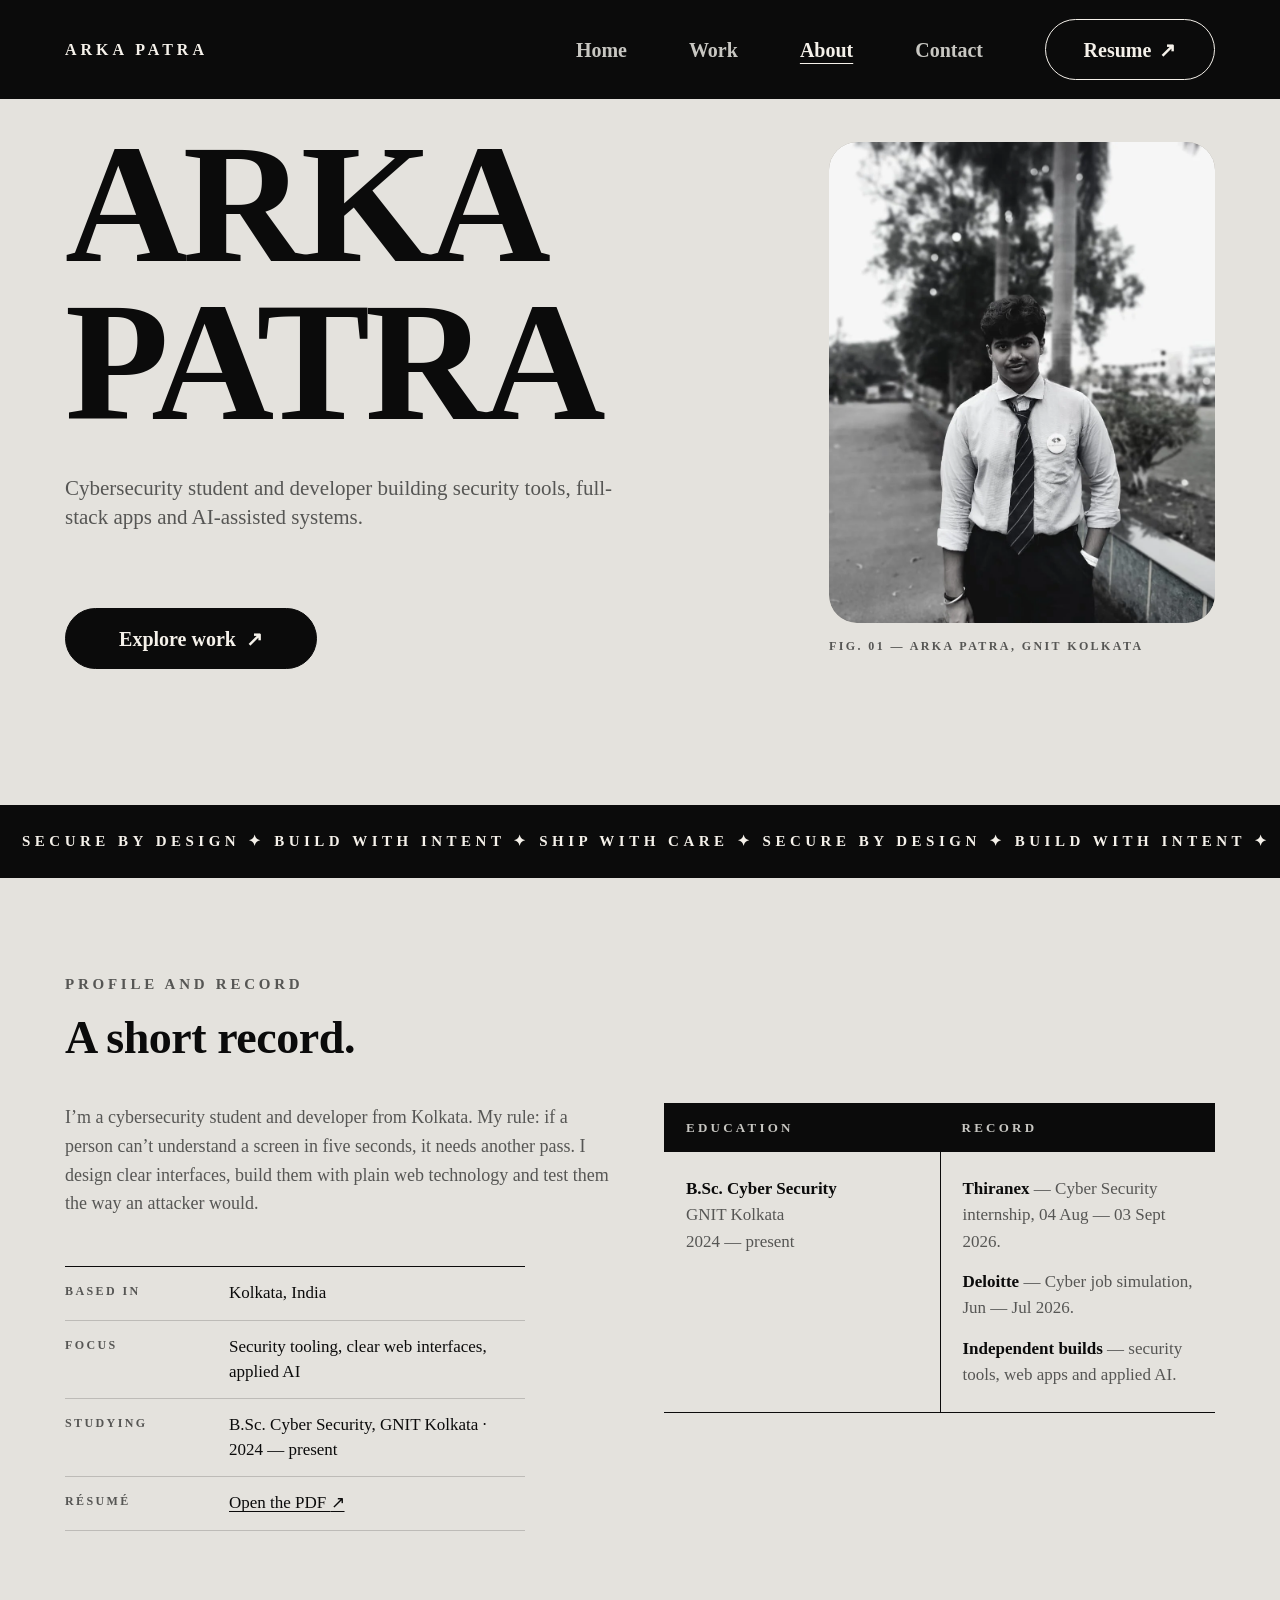
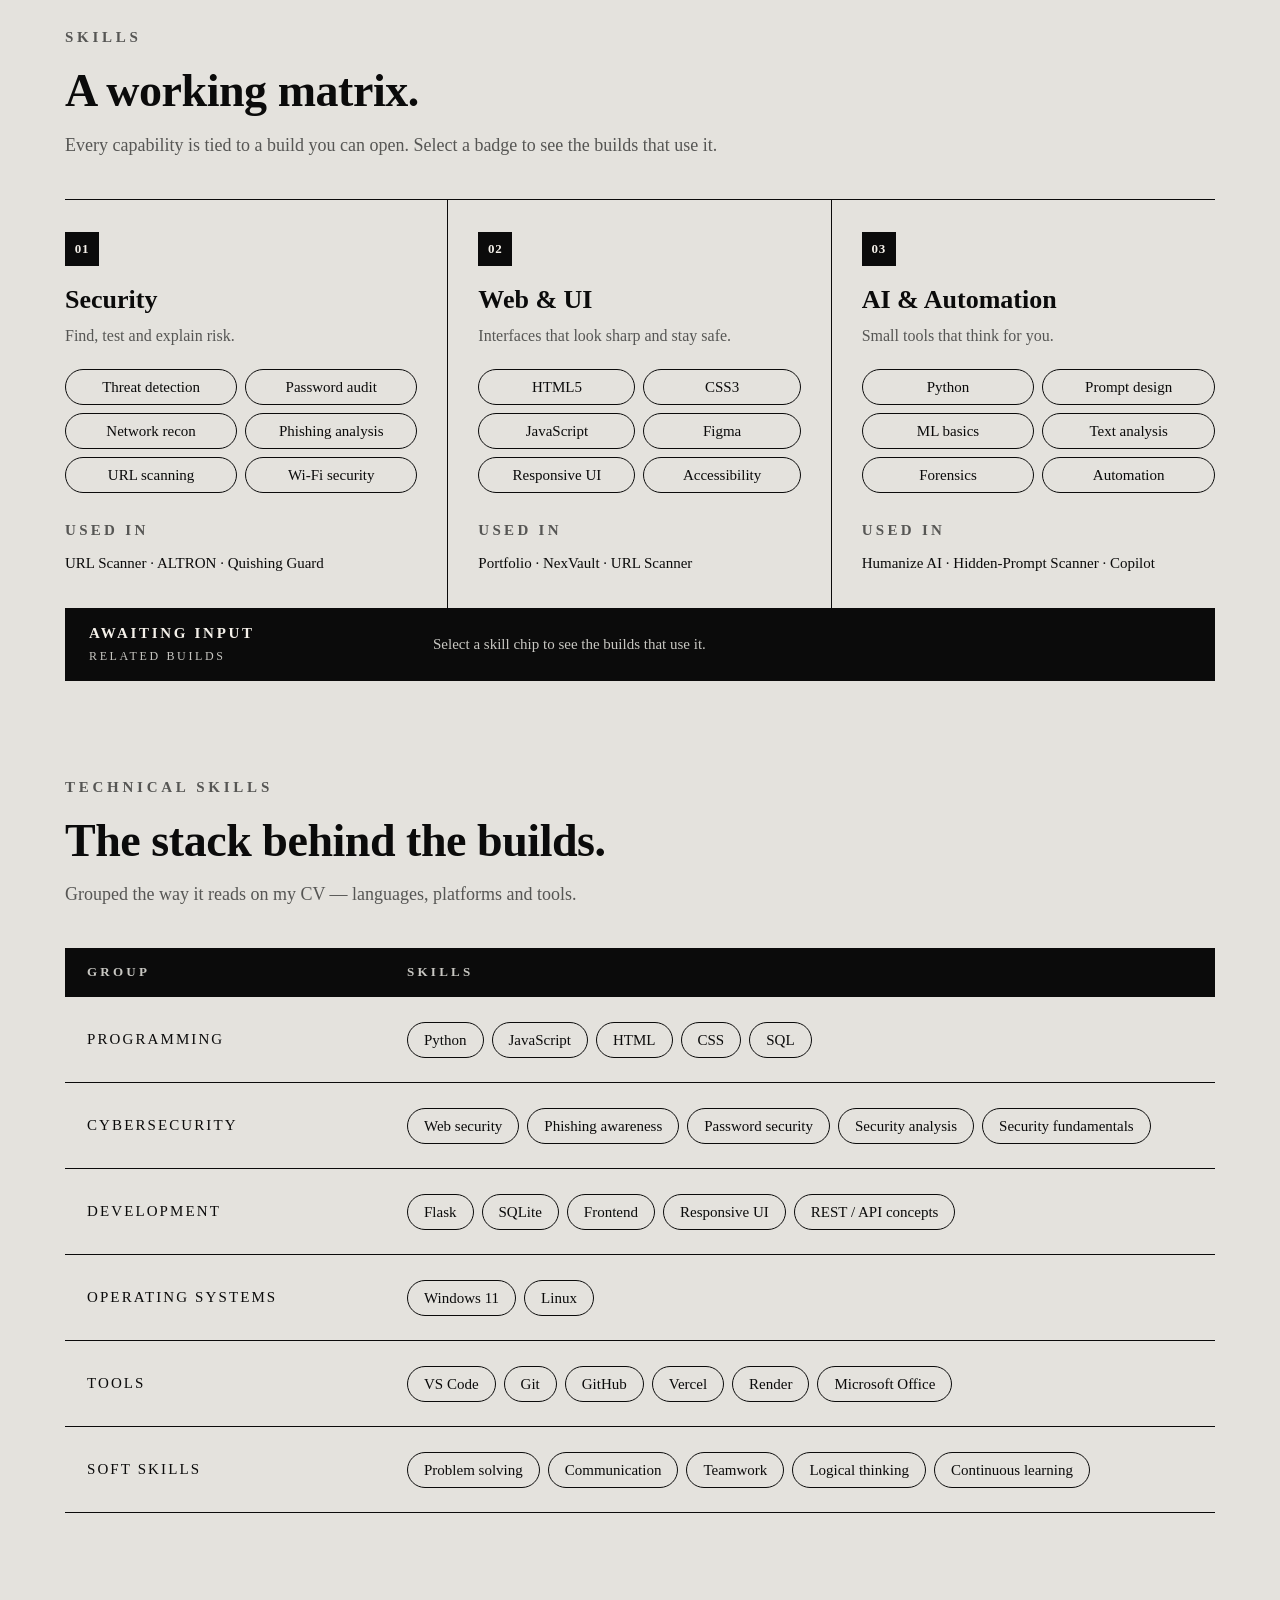
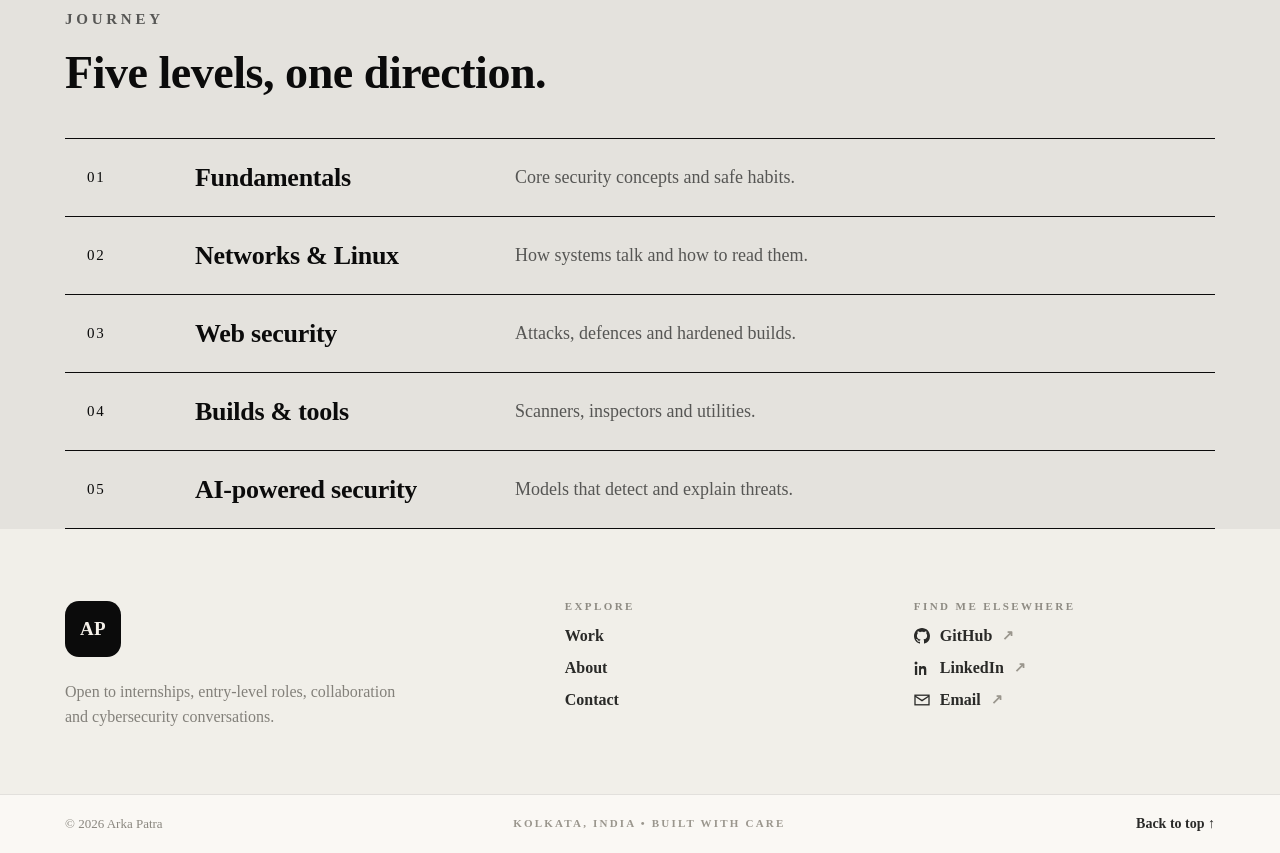
==== commit 637307a2: "Initial commit" ====
--- a/about.html
+++ b/about.html
@@ -7,7 +7,7 @@
 <meta name="description" content="About Arka Patra — cybersecurity student at GNIT Kolkata. Profile and record, the working skills matrix, the technical stack and the five-level journey.">
 <meta name="theme-color" content="#E4E2DD">
 <link rel="icon" href="assets/favicon.svg" type="image/svg+xml">
-<link rel="stylesheet" href="assets/css/site.css?v=22">
+<link rel="stylesheet" href="assets/css/site.css?v=23">
 </head>
 <body class="page-brutal" id="top">
 
@@ -69,6 +69,25 @@
       <div class="profile-grid">
         <div class="profile-grid__bio">
           <p>I’m a cybersecurity student and developer from Kolkata. My rule: if a person can’t understand a screen in five seconds, it needs another pass. I design clear interfaces, build them with plain web technology and test them the way an attacker would.</p>
+
+          <dl class="profile-facts">
+            <div class="profile-facts__row">
+              <dt>Based in</dt>
+              <dd>Kolkata, India</dd>
+            </div>
+            <div class="profile-facts__row">
+              <dt>Focus</dt>
+              <dd>Security tooling, clear web interfaces, applied AI</dd>
+            </div>
+            <div class="profile-facts__row">
+              <dt>Studying</dt>
+              <dd>B.Sc. Cyber Security, GNIT Kolkata · 2024 — present</dd>
+            </div>
+            <div class="profile-facts__row">
+              <dt>Résumé</dt>
+              <dd><a href="assets/Arka_Patra_CV2.pdf" target="_blank" rel="noopener">Open the PDF <span aria-hidden="true">↗</span></a></dd>
+            </div>
+          </dl>
         </div>
 
         <div class="two-col-ledger">
--- a/assets/css/site.css
+++ b/assets/css/site.css
@@ -880,6 +880,30 @@
 }
 .profile-grid__bio p + p { margin-top: 14px; }
 
+.profile-facts {
+  margin-top: 48px;
+  max-width: 460px;
+  border-top: 1px solid var(--black);
+}
+.profile-facts__row {
+  display: grid;
+  grid-template-columns: 148px minmax(0, 1fr);
+  gap: 16px;
+  padding: 14px 0;
+  border-bottom: 1px solid rgba(11, 11, 11, 0.18);
+  font-size: 17px;
+  line-height: 1.45;
+}
+.profile-facts dt {
+  font: 700 12px/1.7 var(--mono);
+  letter-spacing: 0.2em;
+  text-transform: uppercase;
+  color: var(--text-s);
+}
+.profile-facts dd { color: var(--black); }
+.profile-facts dd a { text-decoration: underline; text-underline-offset: 3px; }
+.profile-facts dd a:hover { color: var(--orange); }
+
 .two-col-ledger { border-top: 1px solid var(--black); }
 .two-col-ledger__head {
   display: grid;
@@ -1449,6 +1473,7 @@
   .about-hero__photo { max-width: 386px; }
 
   .profile-grid { grid-template-columns: 1fr; gap: 32px; }
+  .profile-facts { margin-top: 36px; max-width: none; }
 
   .matrix { grid-template-columns: 1fr; border-top: 1px solid var(--black); }
   .matrix__col {
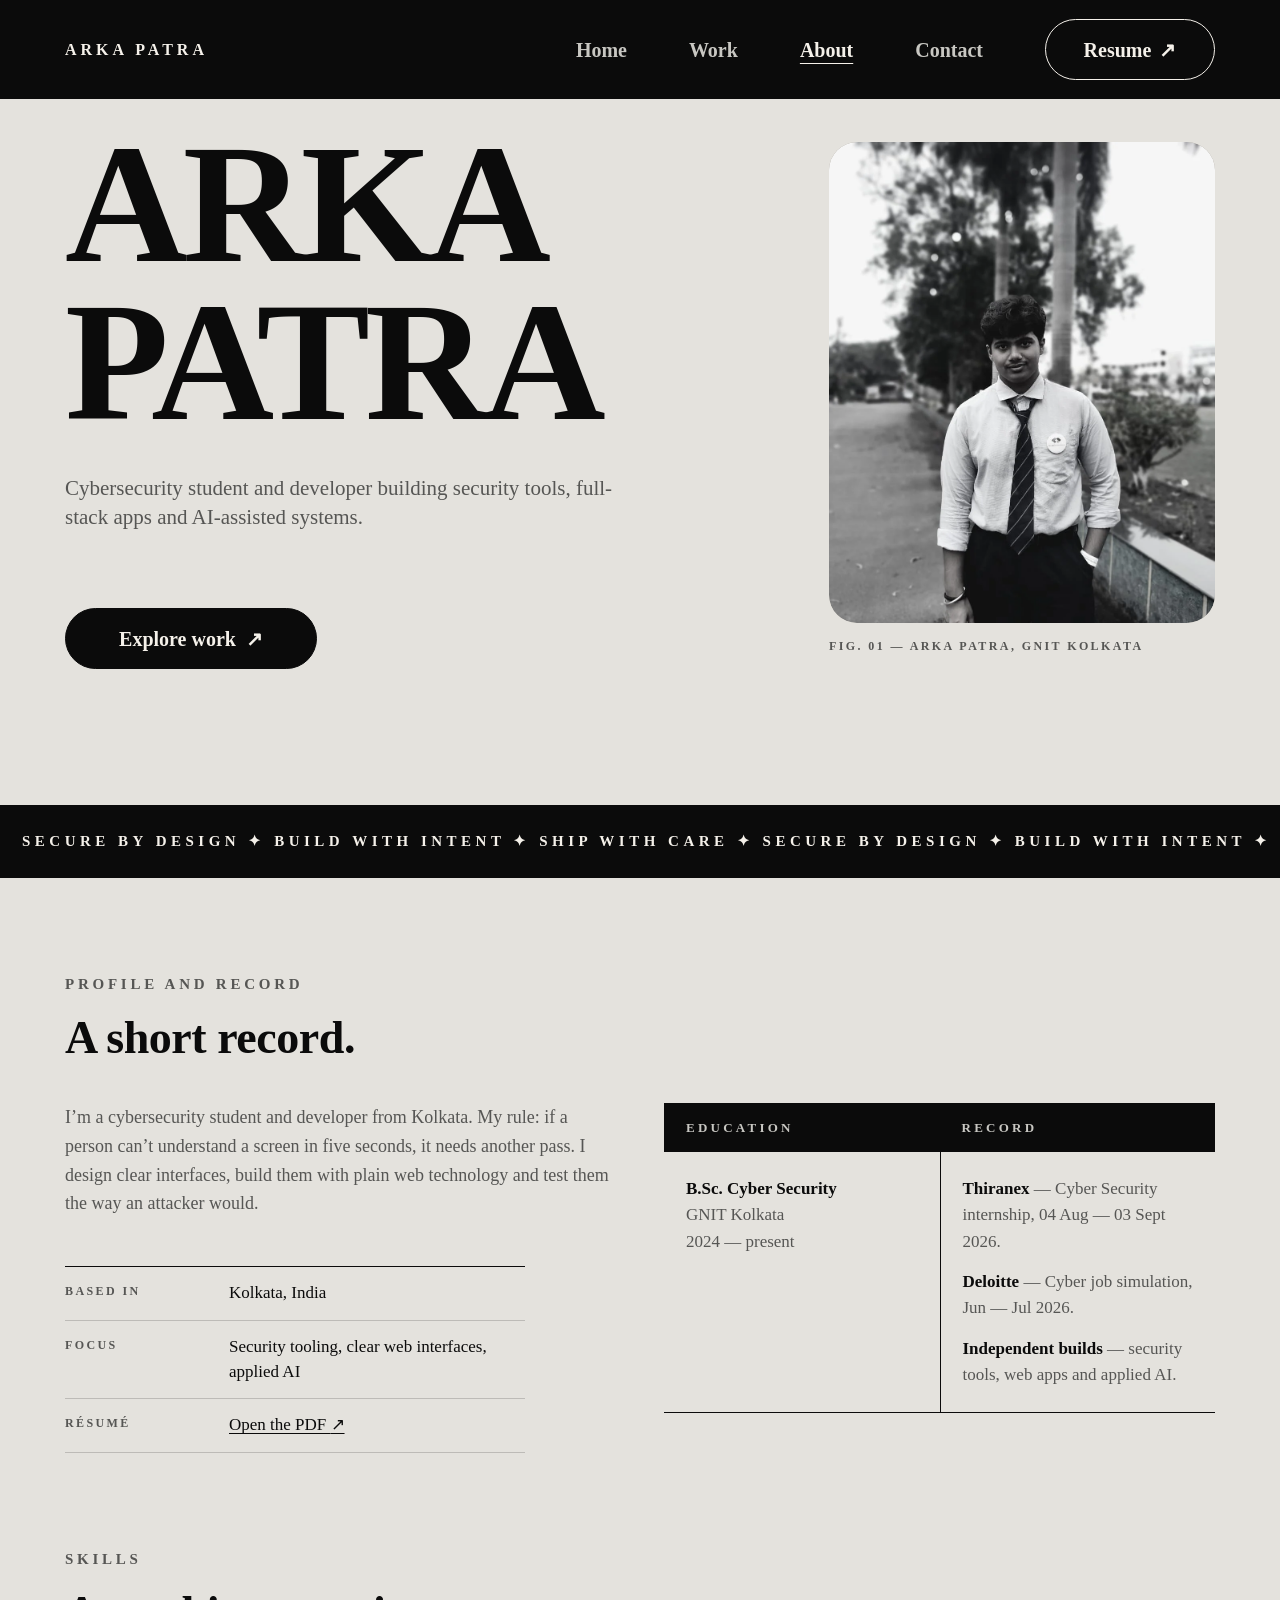
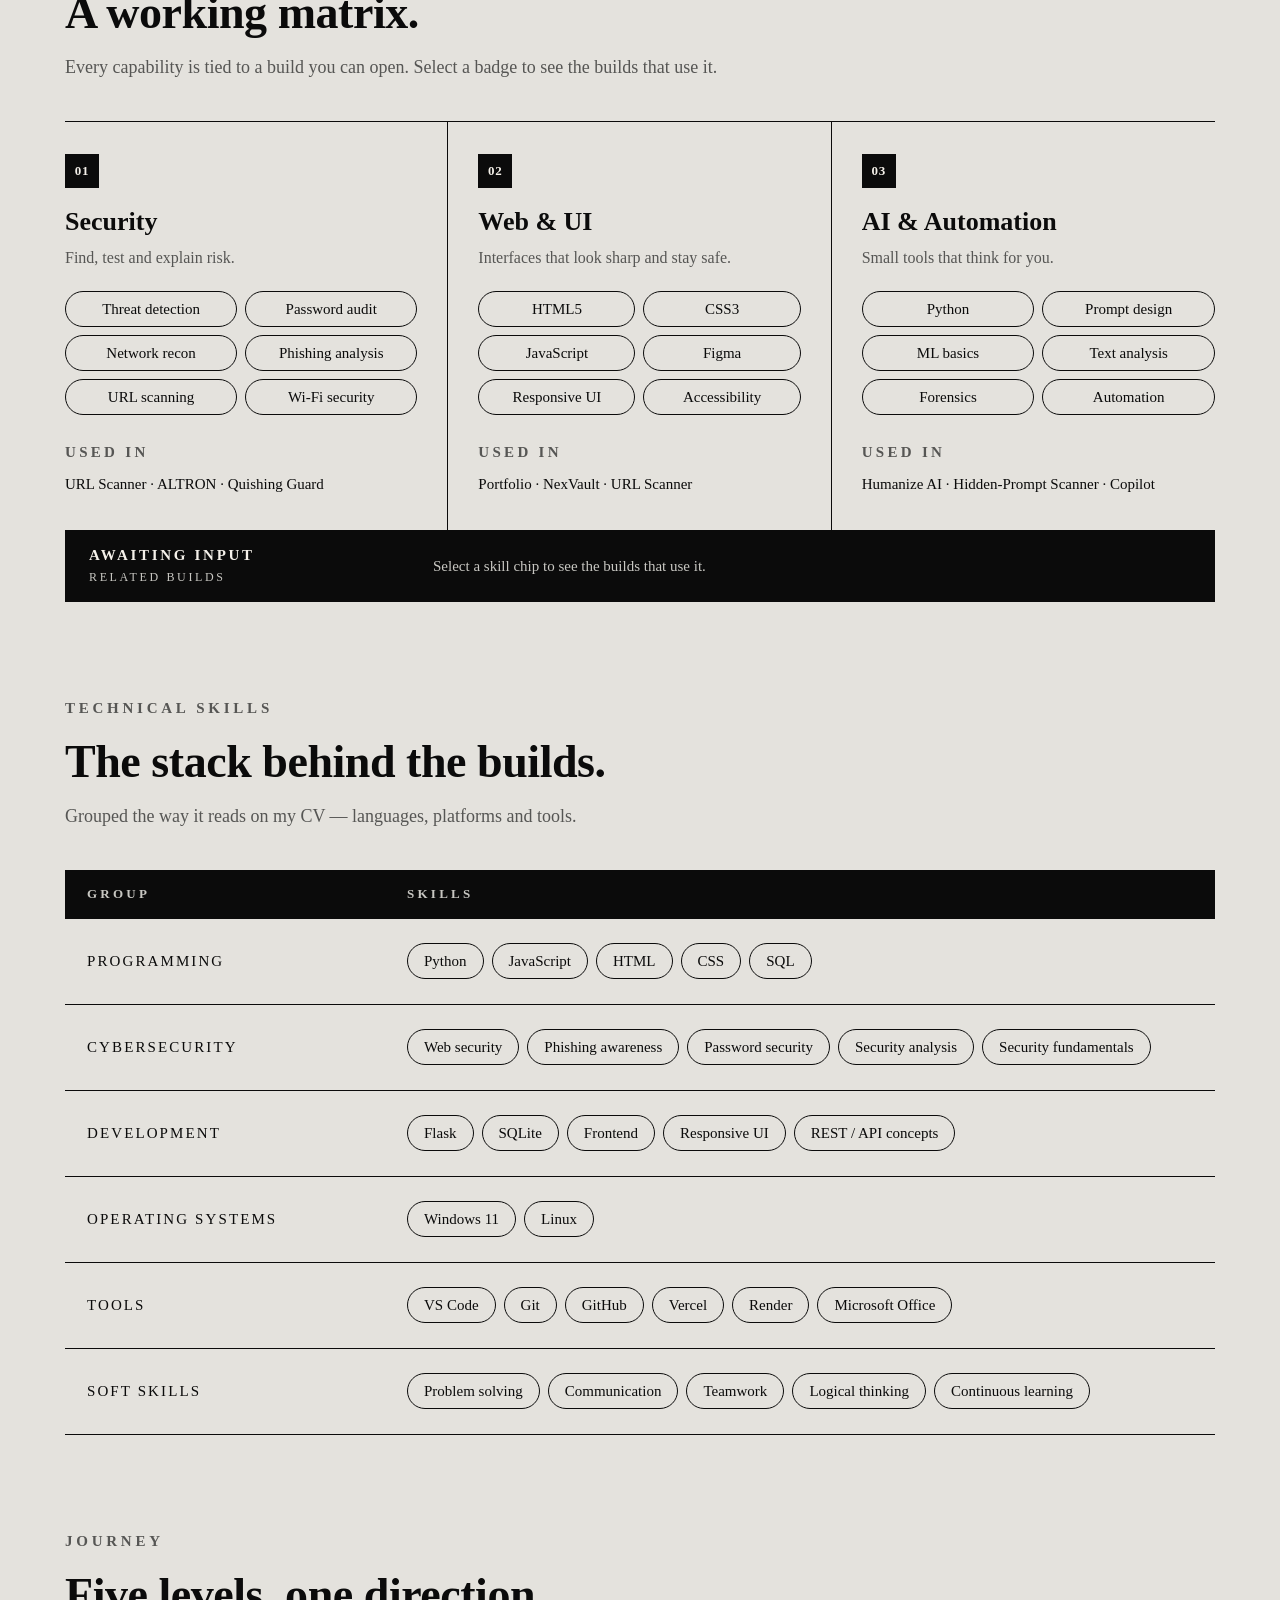
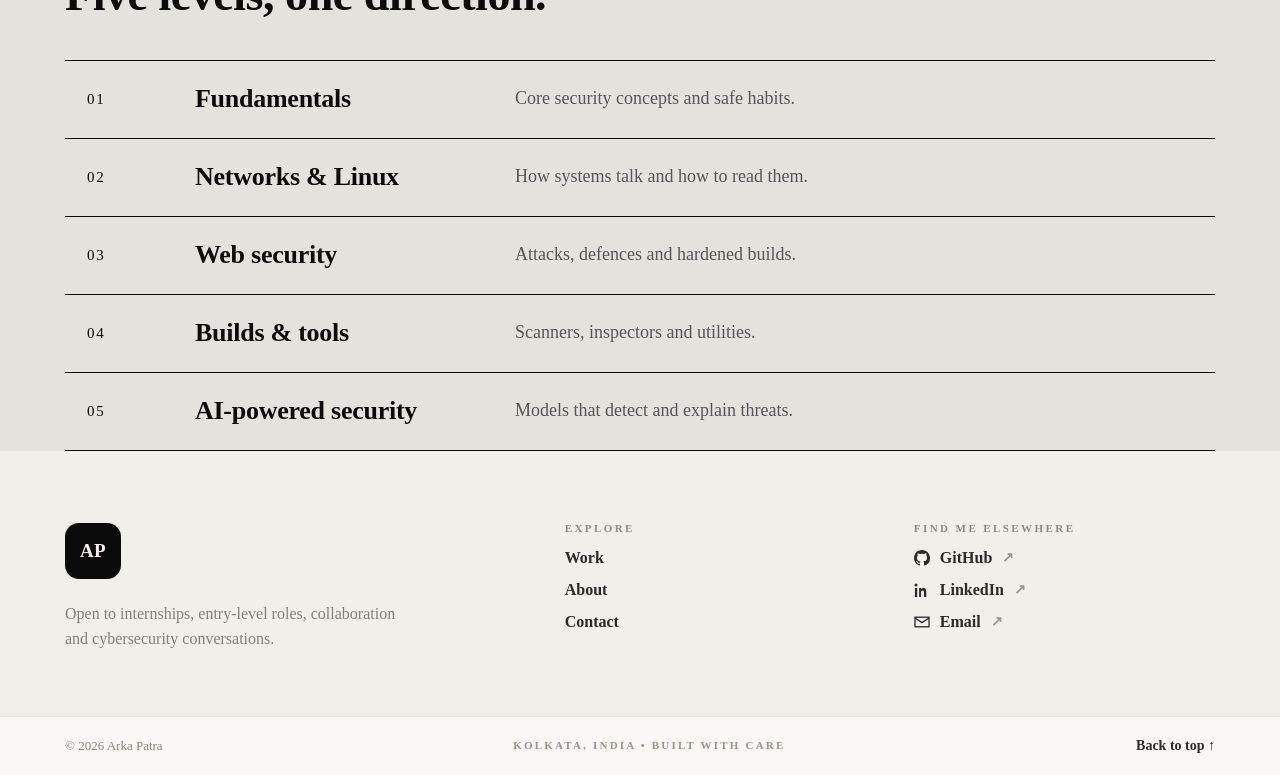
==== commit 6ca3482d: "Initial commit" ====
--- a/about.html
+++ b/about.html
@@ -78,10 +78,6 @@
             <div class="profile-facts__row">
               <dt>Focus</dt>
               <dd>Security tooling, clear web interfaces, applied AI</dd>
-            </div>
-            <div class="profile-facts__row">
-              <dt>Studying</dt>
-              <dd>B.Sc. Cyber Security, GNIT Kolkata · 2024 — present</dd>
             </div>
             <div class="profile-facts__row">
               <dt>Résumé</dt>
